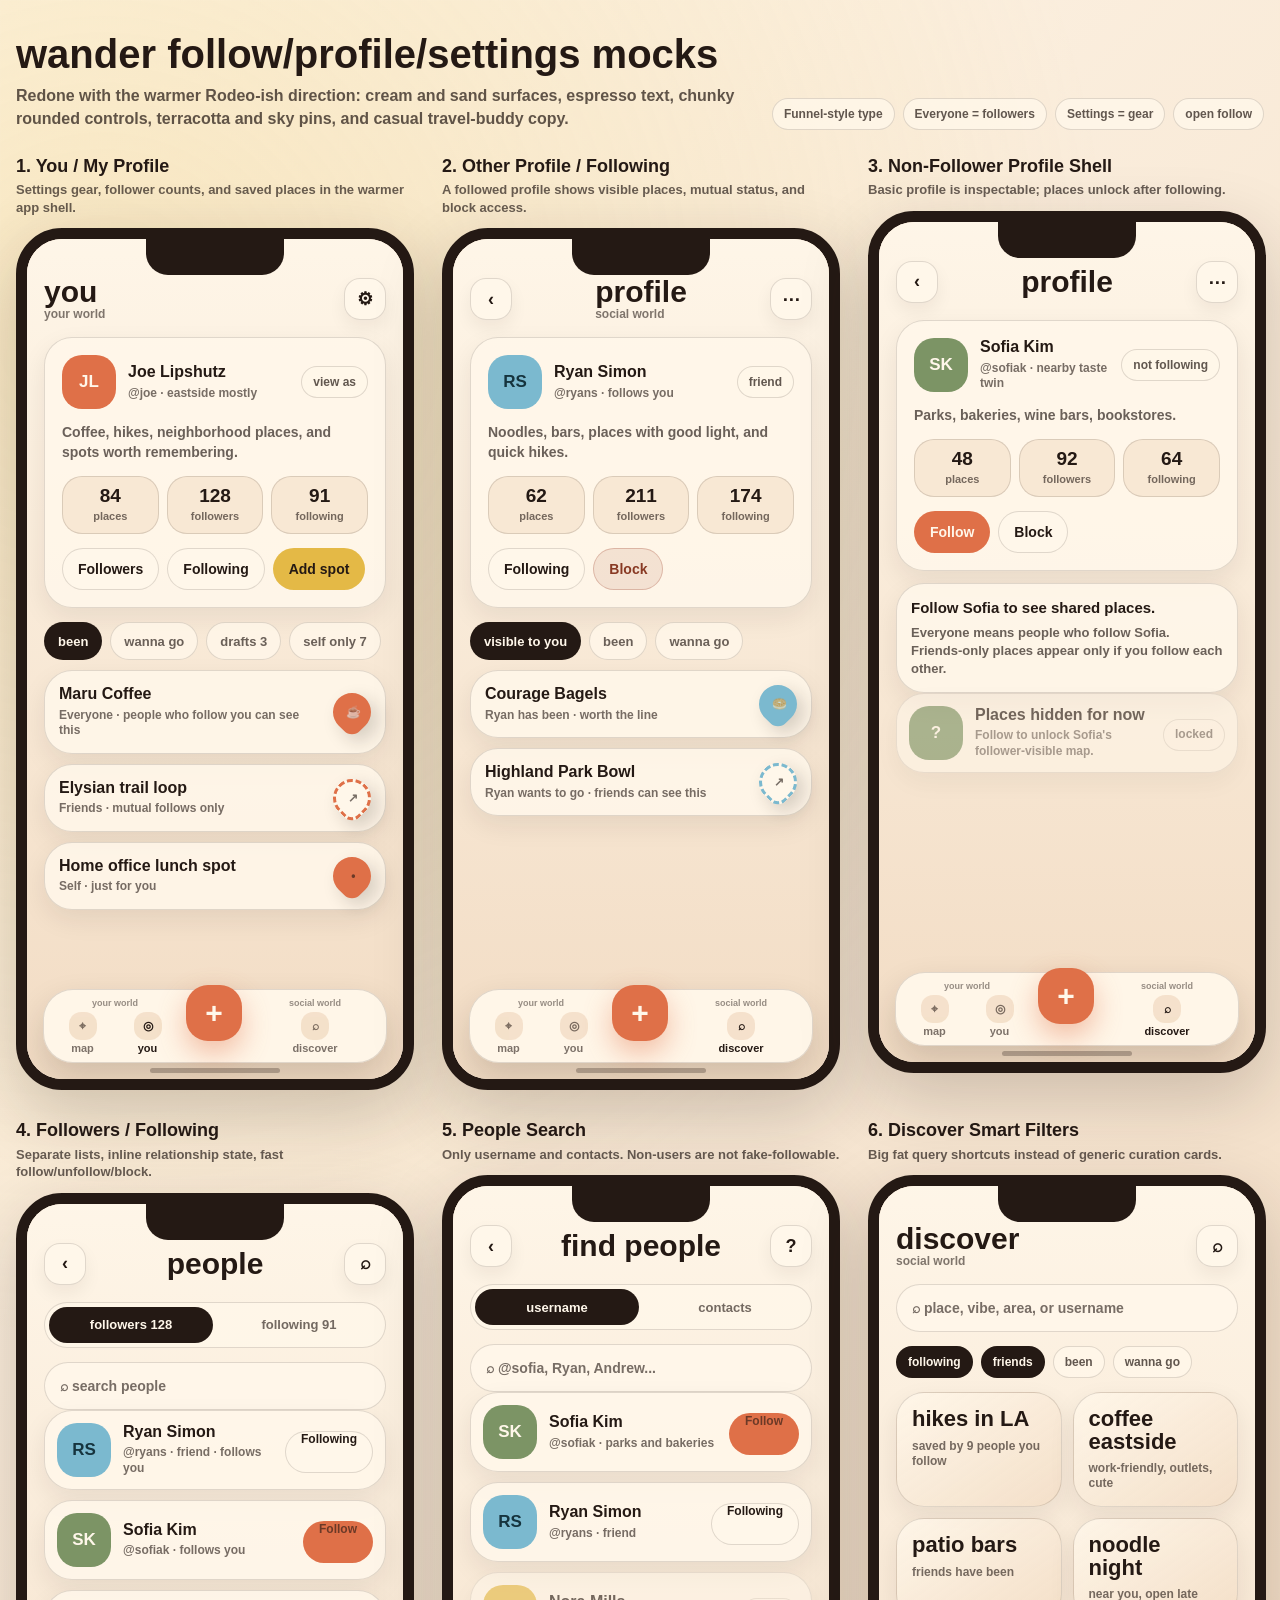
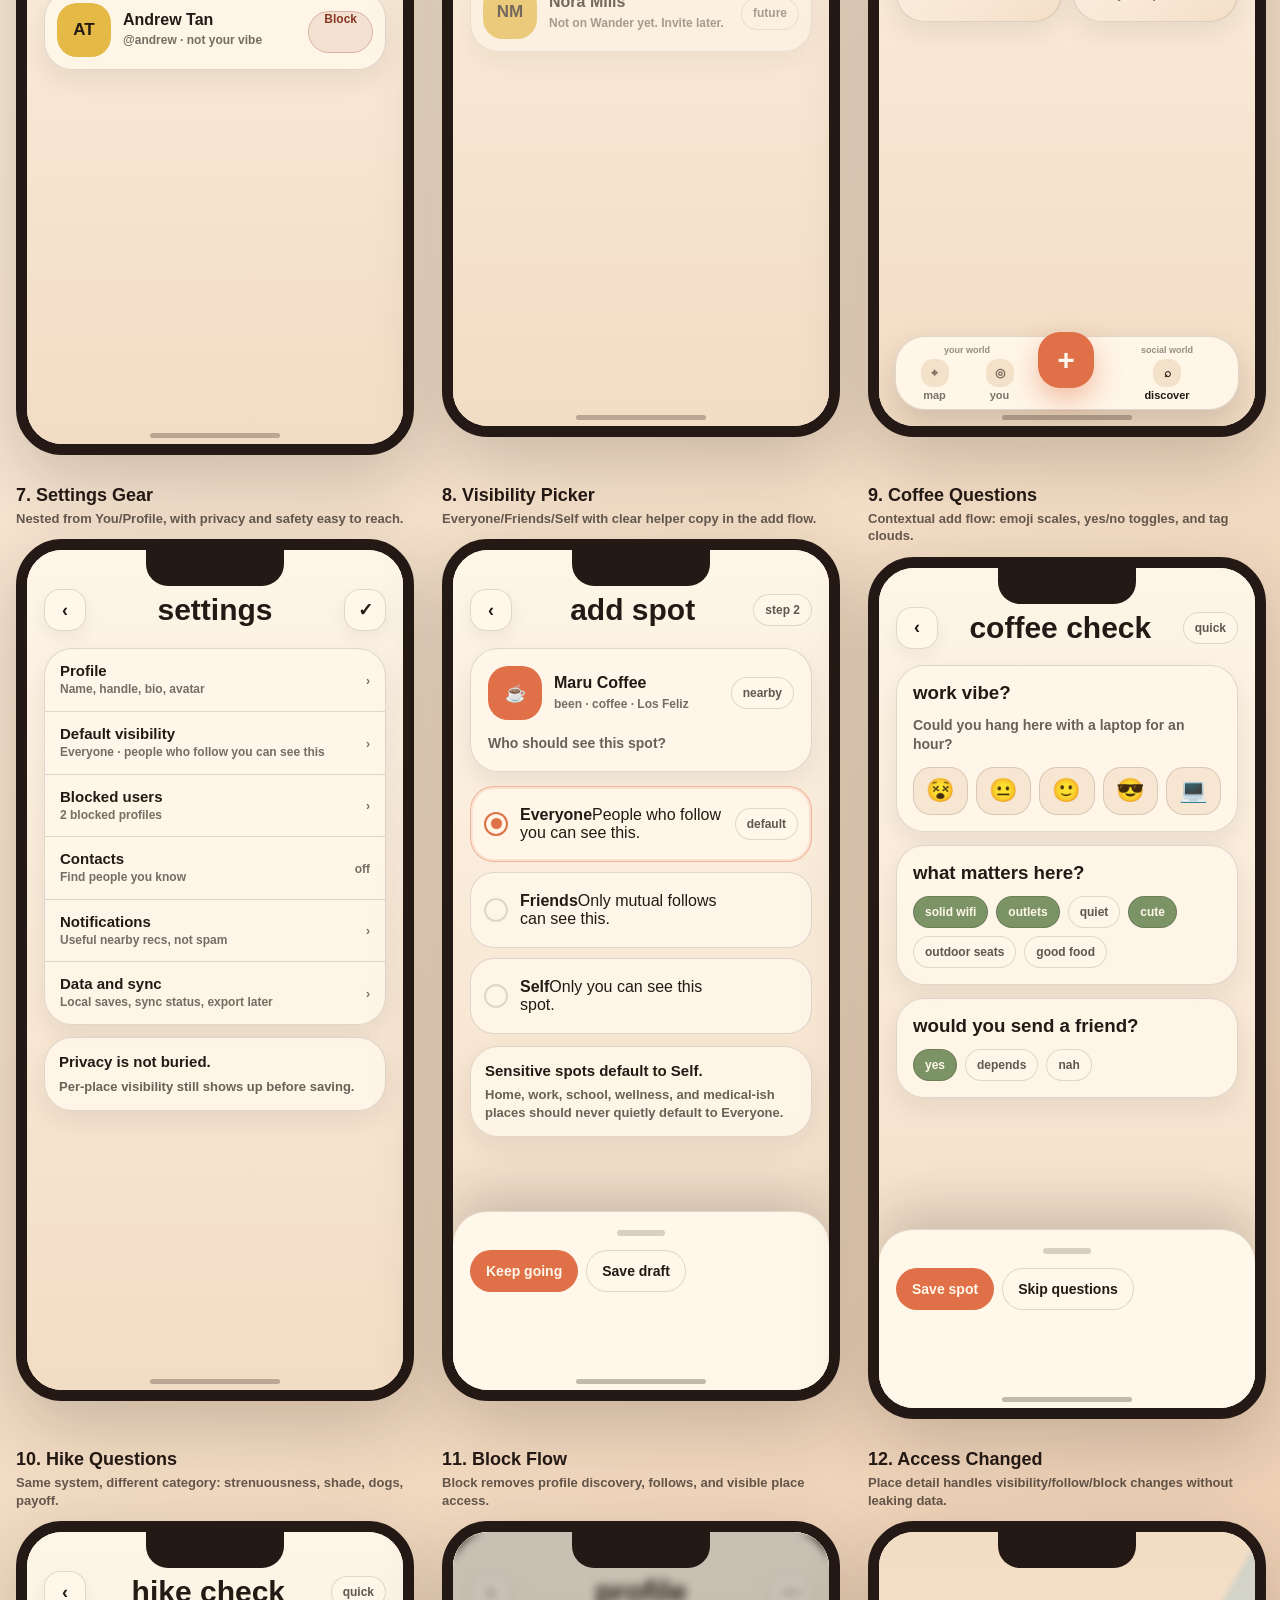
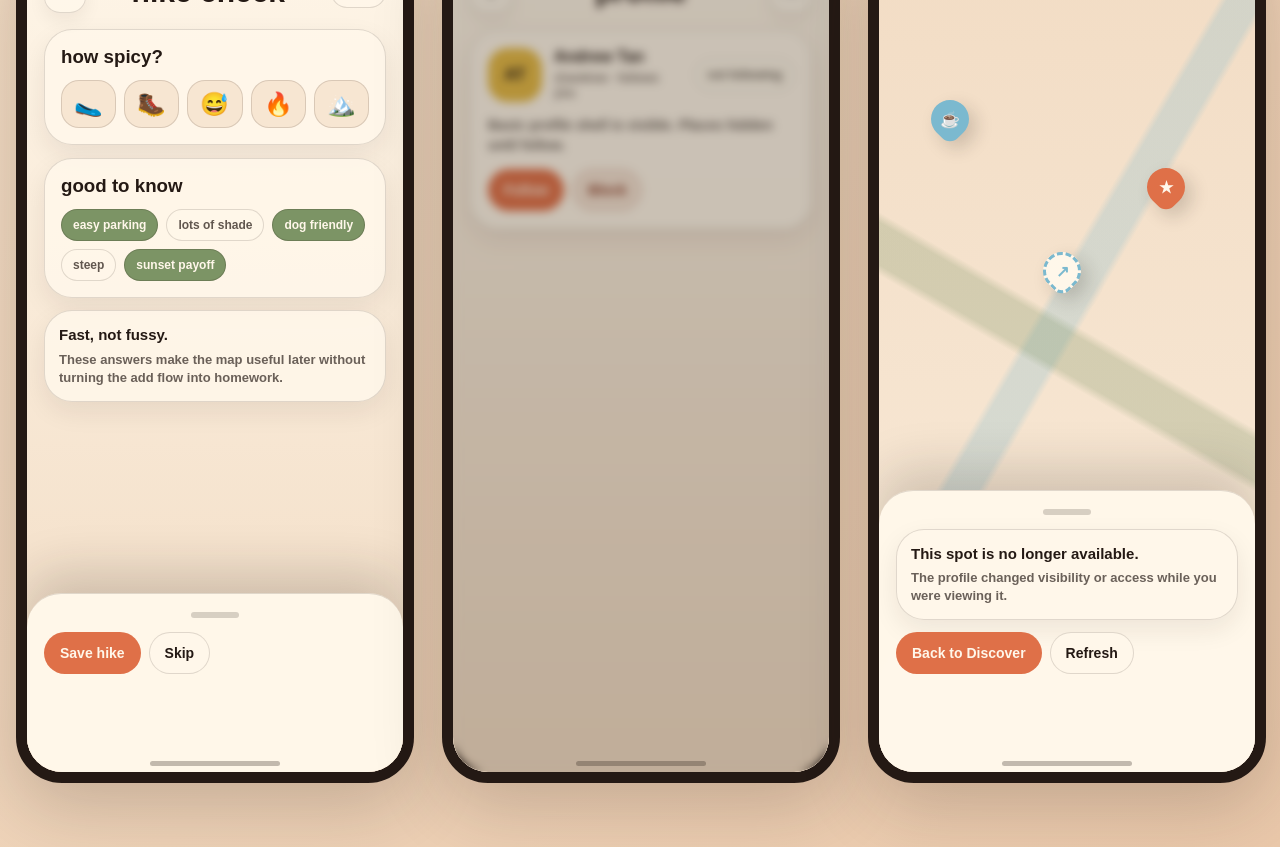
==== preview/follow-profile-settings-mocks/index.html @ 7e2c80a4 "docs: add Wander product planning" ====
<!doctype html>
<html lang="en">
<head>
  <meta http-equiv="Content-Type" content="text/html; charset=utf-8">
  <meta name="viewport" content="width=device-width, initial-scale=1">
  <title>Wander Follow/Profile/Settings Mocks</title>
  <style type="text/css">
    :root {
      --cream: #fff7ea;
      --sand: #f2dcc4;
      --clay: #a66d50;
      --terracotta: #df7048;
      --espresso: #241914;
      --sage: #7c9465;
      --mustard: #e4b946;
      --sky: #7bb9cf;
      --line: rgba(36, 25, 20, 0.14);
      --soft: rgba(255, 247, 234, 0.78);
      --shadow: 0 24px 70px rgba(36, 25, 20, 0.2);
      --font-display: "Funnel Display", "Funnel Sans", ui-rounded, "Avenir Next", -apple-system, BlinkMacSystemFont, sans-serif;
      --font-body: "Funnel Sans", ui-rounded, "Avenir Next", -apple-system, BlinkMacSystemFont, sans-serif;
      color: var(--espresso);
      background: var(--sand);
      font-family: var(--font-body);
      letter-spacing: 0;
    }

    * {
      box-sizing: border-box;
    }

    body {
      margin: 0;
      min-height: 100vh;
      background:
        radial-gradient(circle at 8% 8%, rgba(228, 185, 70, 0.24), transparent 26%),
        linear-gradient(135deg, var(--cream), var(--sand) 58%, #eac8aa);
    }

    .page {
      width: min(1500px, calc(100% - 32px));
      margin: 0 auto;
      padding: 34px 0 64px;
    }

    .hero {
      display: grid;
      grid-template-columns: 1fr auto;
      gap: 24px;
      align-items: end;
      margin-bottom: 26px;
    }

    h1,
    h2,
    h3,
    p {
      margin: 0;
    }

    h1,
    h2,
    h3,
    .brand {
      font-family: var(--font-display);
      letter-spacing: 0;
    }

    h1 {
      max-width: 800px;
      font-size: 40px;
      line-height: 1.02;
      font-weight: 800;
    }

    .hero p {
      max-width: 760px;
      margin-top: 10px;
      color: rgba(36, 25, 20, 0.72);
      font-size: 16px;
      line-height: 1.42;
      font-weight: 600;
    }

    .legend {
      display: flex;
      flex-wrap: wrap;
      gap: 8px;
      justify-content: flex-end;
    }

    .legend span,
    .pill,
    .chip,
    .tag {
      display: inline-flex;
      align-items: center;
      min-height: 32px;
      border: 1px solid var(--line);
      border-radius: 999px;
      background: rgba(255, 247, 234, 0.82);
      padding: 7px 11px;
      color: rgba(36, 25, 20, 0.72);
      font-size: 12px;
      font-weight: 800;
      white-space: nowrap;
    }

    .grid {
      display: grid;
      grid-template-columns: repeat(auto-fit, minmax(340px, 1fr));
      gap: 30px;
      align-items: start;
    }

    .mock {
      display: grid;
      justify-items: center;
      gap: 12px;
    }

    .mock-title {
      width: min(100%, 398px);
    }

    .mock-title h2 {
      font-size: 18px;
      line-height: 1.12;
      font-weight: 800;
    }

    .mock-title p {
      margin-top: 5px;
      color: rgba(36, 25, 20, 0.68);
      font-size: 13px;
      line-height: 1.35;
      font-weight: 600;
    }

    .phone {
      position: relative;
      width: 398px;
      min-height: 862px;
      overflow: hidden;
      border: 11px solid var(--espresso);
      border-radius: 46px;
      background: var(--cream);
      box-shadow: var(--shadow);
    }

    .notch {
      position: absolute;
      z-index: 10;
      top: 0;
      left: 50%;
      width: 138px;
      height: 36px;
      transform: translateX(-50%);
      border-radius: 0 0 22px 22px;
      background: var(--espresso);
    }

    .screen {
      position: relative;
      min-height: 840px;
      padding: 30px 17px 96px;
      background:
        linear-gradient(180deg, rgba(255, 247, 234, 0.94), rgba(242, 220, 196, 0.88)),
        var(--sand);
    }

    .screen.map-screen {
      padding: 0;
      background: var(--sand);
    }

    .topbar {
      display: flex;
      align-items: center;
      justify-content: space-between;
      gap: 12px;
      min-height: 48px;
      margin-top: 6px;
    }

    .brand {
      color: var(--espresso);
      font-size: 30px;
      line-height: 1;
      font-weight: 800;
    }

    .subbrand {
      color: rgba(36, 25, 20, 0.58);
      font-size: 12px;
      font-weight: 800;
    }

    .icon {
      display: grid;
      width: 42px;
      height: 42px;
      place-items: center;
      border: 1px solid var(--line);
      border-radius: 16px;
      background: rgba(255, 247, 234, 0.86);
      color: var(--espresso);
      font-size: 18px;
      font-weight: 900;
      box-shadow: 0 8px 18px rgba(36, 25, 20, 0.06);
    }

    .profile-card,
    .card,
    .row,
    .notice,
    .settings-card,
    .fat-filter,
    .question-card {
      border: 1px solid var(--line);
      border-radius: 28px;
      background: rgba(255, 247, 234, 0.86);
      box-shadow: 0 10px 26px rgba(36, 25, 20, 0.08);
    }

    .profile-card {
      display: grid;
      gap: 14px;
      margin-top: 14px;
      padding: 17px;
    }

    .profile-head {
      display: grid;
      grid-template-columns: auto 1fr auto;
      gap: 12px;
      align-items: center;
    }

    .avatar {
      display: grid;
      width: 54px;
      height: 54px;
      place-items: center;
      border-radius: 20px;
      background: var(--terracotta);
      color: var(--cream);
      font-family: var(--font-display);
      font-size: 17px;
      font-weight: 800;
    }

    .avatar.sky {
      background: var(--sky);
      color: #16343e;
    }

    .avatar.sage {
      background: var(--sage);
      color: var(--cream);
    }

    .avatar.mustard {
      background: var(--mustard);
      color: var(--espresso);
    }

    .person {
      min-width: 0;
    }

    .person strong,
    .row strong,
    .card strong {
      display: block;
      color: var(--espresso);
      font-size: 16px;
      line-height: 1.15;
      font-weight: 800;
    }

    .person span,
    .row span,
    .card span {
      display: block;
      margin-top: 4px;
      color: rgba(36, 25, 20, 0.62);
      font-size: 12px;
      line-height: 1.3;
      font-weight: 700;
    }

    .bio {
      color: rgba(36, 25, 20, 0.68);
      font-size: 14px;
      line-height: 1.38;
      font-weight: 600;
    }

    .stats {
      display: grid;
      grid-template-columns: repeat(3, 1fr);
      gap: 8px;
    }

    .stat {
      min-height: 58px;
      padding: 9px 8px;
      border: 1px solid var(--line);
      border-radius: 20px;
      background: rgba(242, 220, 196, 0.55);
      text-align: center;
    }

    .stat strong {
      display: block;
      font-family: var(--font-display);
      font-size: 19px;
      line-height: 1.04;
      font-weight: 800;
    }

    .stat span {
      color: rgba(36, 25, 20, 0.62);
      font-size: 11px;
      font-weight: 800;
    }

    .actions,
    .chips,
    .tabs {
      display: flex;
      gap: 8px;
      align-items: center;
      flex-wrap: wrap;
    }

    .button {
      display: inline-flex;
      align-items: center;
      justify-content: center;
      min-height: 42px;
      border: 1px solid transparent;
      border-radius: 999px;
      background: var(--terracotta);
      color: var(--cream);
      padding: 0 15px;
      font-size: 14px;
      font-weight: 900;
      white-space: nowrap;
    }

    .button.secondary {
      border-color: var(--line);
      background: var(--cream);
      color: var(--espresso);
    }

    .button.mustard {
      background: var(--mustard);
      color: var(--espresso);
    }

    .button.danger {
      border-color: rgba(166, 82, 59, 0.3);
      background: rgba(166, 82, 59, 0.12);
      color: #883923;
    }

    .tabs,
    .chips {
      margin: 14px 0 10px;
      overflow-x: auto;
      flex-wrap: nowrap;
      scrollbar-width: none;
    }

    .tabs::-webkit-scrollbar,
    .chips::-webkit-scrollbar {
      display: none;
    }

    .chip.active,
    .tab.active {
      border-color: rgba(36, 25, 20, 0.18);
      background: var(--espresso);
      color: var(--cream);
    }

    .tab {
      display: inline-flex;
      align-items: center;
      min-height: 38px;
      border: 1px solid var(--line);
      border-radius: 999px;
      background: rgba(255, 247, 234, 0.82);
      color: rgba(36, 25, 20, 0.68);
      padding: 0 13px;
      font-size: 13px;
      font-weight: 900;
      white-space: nowrap;
    }

    .card {
      display: grid;
      grid-template-columns: 1fr auto;
      gap: 12px;
      align-items: center;
      margin-bottom: 10px;
      padding: 14px;
    }

    .pin {
      display: grid;
      width: 38px;
      height: 38px;
      place-items: center;
      border-radius: 50% 50% 50% 11px;
      transform: rotate(-45deg);
      background: var(--sky);
      color: #17343e;
      font-weight: 900;
      box-shadow: 0 10px 18px rgba(36, 25, 20, 0.18);
    }

    .pin span {
      transform: rotate(45deg);
    }

    .pin.you {
      background: var(--terracotta);
      color: var(--cream);
    }

    .pin.dashed {
      border: 3px dashed currentColor;
      background: var(--cream);
      color: var(--sky);
    }

    .pin.dashed.you {
      color: var(--terracotta);
    }

    .row {
      display: grid;
      grid-template-columns: auto 1fr auto;
      gap: 12px;
      align-items: center;
      min-height: 72px;
      margin-bottom: 10px;
      padding: 12px;
    }

    .row.disabled {
      opacity: 0.62;
    }

    .notice {
      margin-top: 12px;
      padding: 14px;
      color: rgba(36, 25, 20, 0.68);
      font-size: 13px;
      line-height: 1.38;
      font-weight: 650;
    }

    .notice strong {
      display: block;
      margin-bottom: 5px;
      color: var(--espresso);
      font-size: 15px;
      font-weight: 900;
    }

    .search {
      display: flex;
      align-items: center;
      gap: 8px;
      min-height: 48px;
      margin-top: 14px;
      border: 1px solid var(--line);
      border-radius: 999px;
      background: rgba(255, 247, 234, 0.92);
      padding: 0 15px;
      color: rgba(36, 25, 20, 0.62);
      font-size: 14px;
      font-weight: 850;
    }

    .segmented {
      display: grid;
      grid-template-columns: repeat(2, 1fr);
      gap: 4px;
      min-height: 46px;
      margin-top: 14px;
      padding: 4px;
      border: 1px solid var(--line);
      border-radius: 999px;
      background: rgba(255, 247, 234, 0.74);
    }

    .segmented span {
      display: grid;
      place-items: center;
      border-radius: 999px;
      color: rgba(36, 25, 20, 0.64);
      font-size: 13px;
      font-weight: 900;
    }

    .segmented .active {
      background: var(--espresso);
      color: var(--cream);
    }

    .section-title {
      display: flex;
      align-items: baseline;
      justify-content: space-between;
      gap: 8px;
      margin: 18px 0 10px;
    }

    .section-title h3 {
      font-size: 17px;
      line-height: 1.15;
      font-weight: 900;
    }

    .section-title span {
      color: rgba(36, 25, 20, 0.56);
      font-size: 12px;
      font-weight: 850;
    }

    .bottom-nav {
      position: absolute;
      left: 16px;
      right: 16px;
      bottom: 16px;
      min-height: 72px;
      border: 1px solid var(--line);
      border-radius: 30px;
      background: rgba(255, 247, 234, 0.95);
      box-shadow: 0 16px 34px rgba(36, 25, 20, 0.16);
      padding: 8px;
    }

    .nav-groups {
      display: grid;
      grid-template-columns: 1fr 58px 1fr;
      gap: 8px;
      align-items: end;
    }

    .nav-group {
      display: grid;
      grid-template-columns: repeat(2, 1fr);
      gap: 4px;
      align-items: end;
    }

    .nav-group.single {
      grid-template-columns: 1fr;
    }

    .nav-label {
      grid-column: 1 / -1;
      color: rgba(36, 25, 20, 0.48);
      font-size: 9px;
      font-weight: 900;
      text-align: center;
      text-transform: lowercase;
    }

    .nav-item {
      display: grid;
      justify-items: center;
      gap: 2px;
      min-width: 0;
      color: rgba(36, 25, 20, 0.6);
      font-size: 11px;
      font-weight: 900;
    }

    .nav-item.active {
      color: var(--espresso);
    }

    .nav-icon {
      display: grid;
      width: 28px;
      height: 28px;
      place-items: center;
      border-radius: 12px;
      background: rgba(242, 220, 196, 0.8);
      font-size: 12px;
    }

    .plus {
      display: grid;
      width: 56px;
      height: 56px;
      place-items: center;
      border-radius: 22px;
      background: var(--terracotta);
      color: var(--cream);
      font-size: 30px;
      font-weight: 900;
      transform: translateY(-13px);
      box-shadow: 0 12px 28px rgba(223, 112, 72, 0.42);
    }

    .settings-card {
      overflow: hidden;
      margin-top: 14px;
    }

    .setting-row {
      display: grid;
      grid-template-columns: 1fr auto;
      gap: 10px;
      align-items: center;
      min-height: 60px;
      padding: 13px 15px;
      border-bottom: 1px solid var(--line);
    }

    .setting-row:last-child {
      border-bottom: 0;
    }

    .setting-row strong {
      display: block;
      font-size: 15px;
      font-weight: 900;
    }

    .setting-row span {
      display: block;
      margin-top: 3px;
      color: rgba(36, 25, 20, 0.62);
      font-size: 12px;
      line-height: 1.3;
      font-weight: 700;
    }

    .visibility-list {
      display: grid;
      gap: 10px;
      margin-top: 14px;
    }

    .visibility-option {
      display: grid;
      grid-template-columns: auto 1fr auto;
      gap: 12px;
      align-items: center;
      min-height: 76px;
      border: 1px solid var(--line);
      border-radius: 24px;
      background: rgba(255, 247, 234, 0.86);
      padding: 13px;
    }

    .visibility-option.active {
      border-color: rgba(223, 112, 72, 0.48);
      box-shadow: inset 0 0 0 2px rgba(223, 112, 72, 0.14);
    }

    .radio {
      display: grid;
      width: 24px;
      height: 24px;
      place-items: center;
      border: 2px solid var(--line);
      border-radius: 50%;
    }

    .visibility-option.active .radio {
      border-color: var(--terracotta);
    }

    .visibility-option.active .radio::after {
      content: "";
      width: 11px;
      height: 11px;
      border-radius: 50%;
      background: var(--terracotta);
    }

    .question-card {
      display: grid;
      gap: 12px;
      margin-top: 13px;
      padding: 16px;
    }

    .emoji-scale {
      display: grid;
      grid-template-columns: repeat(5, 1fr);
      gap: 8px;
    }

    .emoji-scale span {
      display: grid;
      min-height: 48px;
      place-items: center;
      border: 1px solid var(--line);
      border-radius: 18px;
      background: rgba(242, 220, 196, 0.62);
      font-size: 23px;
    }

    .toggle-row {
      display: flex;
      flex-wrap: wrap;
      gap: 8px;
    }

    .toggle-row span.active {
      background: var(--sage);
      color: var(--cream);
    }

    .fat-grid {
      display: grid;
      grid-template-columns: 1fr 1fr;
      gap: 11px;
      margin-top: 14px;
    }

    .fat-filter {
      min-height: 104px;
      padding: 15px;
      background:
        linear-gradient(145deg, rgba(255, 247, 234, 0.86), rgba(242, 220, 196, 0.78));
    }

    .fat-filter strong {
      display: block;
      max-width: 120px;
      color: var(--espresso);
      font-family: var(--font-display);
      font-size: 22px;
      line-height: 1.02;
      font-weight: 800;
    }

    .fat-filter span {
      display: block;
      margin-top: 8px;
      color: rgba(36, 25, 20, 0.62);
      font-size: 12px;
      line-height: 1.25;
      font-weight: 750;
    }

    .sheet {
      position: absolute;
      left: 0;
      right: 0;
      bottom: 0;
      padding: 18px 17px 98px;
      border-top: 1px solid var(--line);
      border-radius: 34px 34px 0 0;
      background: rgba(255, 247, 234, 0.98);
      box-shadow: 0 -20px 50px rgba(36, 25, 20, 0.18);
    }

    .handle {
      width: 48px;
      height: 6px;
      margin: 0 auto 14px;
      border-radius: 999px;
      background: rgba(36, 25, 20, 0.18);
    }

    .modal {
      position: absolute;
      inset: 0;
      display: grid;
      place-items: center;
      padding: 28px;
      background: rgba(36, 25, 20, 0.24);
      backdrop-filter: blur(5px);
    }

    .dialog {
      width: 100%;
      border: 1px solid var(--line);
      border-radius: 30px;
      background: var(--cream);
      padding: 19px;
      box-shadow: 0 28px 70px rgba(36, 25, 20, 0.24);
    }

    .dialog h3 {
      font-size: 25px;
      line-height: 1.05;
      font-weight: 800;
    }

    .dialog p {
      margin-top: 9px;
      color: rgba(36, 25, 20, 0.68);
      font-size: 14px;
      line-height: 1.4;
      font-weight: 650;
    }

    .map-bg {
      position: absolute;
      inset: 0;
      background:
        linear-gradient(30deg, transparent 47%, rgba(124, 148, 101, 0.28) 48%, rgba(124, 148, 101, 0.28) 52%, transparent 53%),
        linear-gradient(120deg, transparent 44%, rgba(123, 185, 207, 0.26) 45%, rgba(123, 185, 207, 0.26) 49%, transparent 50%),
        linear-gradient(0deg, rgba(255, 247, 234, 0.55), rgba(242, 220, 196, 0.84));
    }

    .map-pin {
      position: absolute;
      display: grid;
      width: 38px;
      height: 38px;
      place-items: center;
      border-radius: 50% 50% 50% 11px;
      transform: rotate(-45deg);
      background: var(--sky);
      color: #17343e;
      font-weight: 900;
      box-shadow: 0 10px 18px rgba(36, 25, 20, 0.18);
    }

    .map-pin span {
      transform: rotate(45deg);
    }

    .map-pin.one {
      left: 52px;
      top: 168px;
    }

    .map-pin.two {
      right: 70px;
      top: 236px;
      background: var(--terracotta);
      color: var(--cream);
    }

    .map-pin.three {
      left: 164px;
      top: 320px;
      border: 3px dashed var(--sky);
      background: var(--cream);
      color: var(--sky);
    }

    .home-indicator {
      position: absolute;
      left: 50%;
      bottom: 6px;
      width: 130px;
      height: 5px;
      transform: translateX(-50%);
      border-radius: 999px;
      background: rgba(36, 25, 20, 0.28);
    }

    @media (max-width: 460px) {
      .page {
        width: min(100% - 18px, 398px);
        padding-top: 22px;
      }

      .hero {
        grid-template-columns: 1fr;
      }

      .legend {
        justify-content: flex-start;
      }

      h1 {
        font-size: 32px;
      }

      .phone,
      .mock-title {
        width: 100%;
      }
    }
  </style>
</head>
<body>
  <div class="page">
    <div class="hero">
      <div>
        <h1>wander follow/profile/settings mocks</h1>
        <p>Redone with the warmer Rodeo-ish direction: cream and sand surfaces, espresso text, chunky rounded controls, terracotta and sky pins, and casual travel-buddy copy.</p>
      </div>
      <div class="legend">
        <span>Funnel-style type</span>
        <span>Everyone = followers</span>
        <span>Settings = gear</span>
        <span>open follow</span>
      </div>
    </div>

    <div class="grid">
      <div class="mock">
        <div class="mock-title">
          <h2>1. You / My Profile</h2>
          <p>Settings gear, follower counts, and saved places in the warmer app shell.</p>
        </div>
        <div class="phone">
          <div class="notch"></div>
          <div class="screen">
            <div class="topbar">
              <div>
                <div class="brand">you</div>
                <div class="subbrand">your world</div>
              </div>
              <div class="icon">⚙</div>
            </div>

            <div class="profile-card">
              <div class="profile-head">
                <div class="avatar">JL</div>
                <div class="person">
                  <strong>Joe Lipshutz</strong>
                  <span>@joe · eastside mostly</span>
                </div>
                <span class="pill">view as</span>
              </div>
              <p class="bio">Coffee, hikes, neighborhood places, and spots worth remembering.</p>
              <div class="stats">
                <div class="stat"><strong>84</strong><span>places</span></div>
                <div class="stat"><strong>128</strong><span>followers</span></div>
                <div class="stat"><strong>91</strong><span>following</span></div>
              </div>
              <div class="actions">
                <span class="button secondary">Followers</span>
                <span class="button secondary">Following</span>
                <span class="button mustard">Add spot</span>
              </div>
            </div>

            <div class="tabs">
              <span class="tab active">been</span>
              <span class="tab">wanna go</span>
              <span class="tab">drafts 3</span>
              <span class="tab">self only 7</span>
            </div>

            <div class="card">
              <div>
                <strong>Maru Coffee</strong>
                <span>Everyone · people who follow you can see this</span>
              </div>
              <div class="pin you"><span>☕</span></div>
            </div>
            <div class="card">
              <div>
                <strong>Elysian trail loop</strong>
                <span>Friends · mutual follows only</span>
              </div>
              <div class="pin dashed you"><span>↗</span></div>
            </div>
            <div class="card">
              <div>
                <strong>Home office lunch spot</strong>
                <span>Self · just for you</span>
              </div>
              <div class="pin you"><span>•</span></div>
            </div>
          </div>
          <div class="bottom-nav">
            <div class="nav-groups">
              <div class="nav-group">
                <div class="nav-label">your world</div>
                <div class="nav-item"><span class="nav-icon">⌖</span><span>map</span></div>
                <div class="nav-item active"><span class="nav-icon">◎</span><span>you</span></div>
              </div>
              <div class="plus">+</div>
              <div class="nav-group single">
                <div class="nav-label">social world</div>
                <div class="nav-item"><span class="nav-icon">⌕</span><span>discover</span></div>
              </div>
            </div>
          </div>
          <div class="home-indicator"></div>
        </div>
      </div>

      <div class="mock">
        <div class="mock-title">
          <h2>2. Other Profile / Following</h2>
          <p>A followed profile shows visible places, mutual status, and block access.</p>
        </div>
        <div class="phone">
          <div class="notch"></div>
          <div class="screen">
            <div class="topbar">
              <div class="icon">‹</div>
              <div>
                <div class="brand">profile</div>
                <div class="subbrand">social world</div>
              </div>
              <div class="icon">⋯</div>
            </div>

            <div class="profile-card">
              <div class="profile-head">
                <div class="avatar sky">RS</div>
                <div class="person">
                  <strong>Ryan Simon</strong>
                  <span>@ryans · follows you</span>
                </div>
                <span class="pill">friend</span>
              </div>
              <p class="bio">Noodles, bars, places with good light, and quick hikes.</p>
              <div class="stats">
                <div class="stat"><strong>62</strong><span>places</span></div>
                <div class="stat"><strong>211</strong><span>followers</span></div>
                <div class="stat"><strong>174</strong><span>following</span></div>
              </div>
              <div class="actions">
                <span class="button secondary">Following</span>
                <span class="button danger">Block</span>
              </div>
            </div>

            <div class="tabs">
              <span class="tab active">visible to you</span>
              <span class="tab">been</span>
              <span class="tab">wanna go</span>
            </div>

            <div class="card">
              <div>
                <strong>Courage Bagels</strong>
                <span>Ryan has been · worth the line</span>
              </div>
              <div class="pin"><span>🥯</span></div>
            </div>
            <div class="card">
              <div>
                <strong>Highland Park Bowl</strong>
                <span>Ryan wants to go · friends can see this</span>
              </div>
              <div class="pin dashed"><span>↗</span></div>
            </div>
          </div>
          <div class="bottom-nav">
            <div class="nav-groups">
              <div class="nav-group">
                <div class="nav-label">your world</div>
                <div class="nav-item"><span class="nav-icon">⌖</span><span>map</span></div>
                <div class="nav-item"><span class="nav-icon">◎</span><span>you</span></div>
              </div>
              <div class="plus">+</div>
              <div class="nav-group single">
                <div class="nav-label">social world</div>
                <div class="nav-item active"><span class="nav-icon">⌕</span><span>discover</span></div>
              </div>
            </div>
          </div>
          <div class="home-indicator"></div>
        </div>
      </div>

      <div class="mock">
        <div class="mock-title">
          <h2>3. Non-Follower Profile Shell</h2>
          <p>Basic profile is inspectable; places unlock after following.</p>
        </div>
        <div class="phone">
          <div class="notch"></div>
          <div class="screen">
            <div class="topbar">
              <div class="icon">‹</div>
              <div class="brand">profile</div>
              <div class="icon">⋯</div>
            </div>

            <div class="profile-card">
              <div class="profile-head">
                <div class="avatar sage">SK</div>
                <div class="person">
                  <strong>Sofia Kim</strong>
                  <span>@sofiak · nearby taste twin</span>
                </div>
                <span class="pill">not following</span>
              </div>
              <p class="bio">Parks, bakeries, wine bars, bookstores.</p>
              <div class="stats">
                <div class="stat"><strong>48</strong><span>places</span></div>
                <div class="stat"><strong>92</strong><span>followers</span></div>
                <div class="stat"><strong>64</strong><span>following</span></div>
              </div>
              <div class="actions">
                <span class="button">Follow</span>
                <span class="button secondary">Block</span>
              </div>
            </div>

            <div class="notice">
              <strong>Follow Sofia to see shared places.</strong>
              Everyone means people who follow Sofia. Friends-only places appear only if you follow each other.
            </div>

            <div class="row disabled">
              <div class="avatar sage">?</div>
              <div>
                <strong>Places hidden for now</strong>
                <span>Follow to unlock Sofia's follower-visible map.</span>
              </div>
              <span class="pill">locked</span>
            </div>
          </div>
          <div class="bottom-nav">
            <div class="nav-groups">
              <div class="nav-group">
                <div class="nav-label">your world</div>
                <div class="nav-item"><span class="nav-icon">⌖</span><span>map</span></div>
                <div class="nav-item"><span class="nav-icon">◎</span><span>you</span></div>
              </div>
              <div class="plus">+</div>
              <div class="nav-group single">
                <div class="nav-label">social world</div>
                <div class="nav-item active"><span class="nav-icon">⌕</span><span>discover</span></div>
              </div>
            </div>
          </div>
          <div class="home-indicator"></div>
        </div>
      </div>

      <div class="mock">
        <div class="mock-title">
          <h2>4. Followers / Following</h2>
          <p>Separate lists, inline relationship state, fast follow/unfollow/block.</p>
        </div>
        <div class="phone">
          <div class="notch"></div>
          <div class="screen">
            <div class="topbar">
              <div class="icon">‹</div>
              <div class="brand">people</div>
              <div class="icon">⌕</div>
            </div>

            <div class="segmented">
              <span class="active">followers 128</span>
              <span>following 91</span>
            </div>
            <div class="search">⌕ search people</div>

            <div class="row">
              <div class="avatar sky">RS</div>
              <div>
                <strong>Ryan Simon</strong>
                <span>@ryans · friend · follows you</span>
              </div>
              <span class="button secondary">Following</span>
            </div>
            <div class="row">
              <div class="avatar sage">SK</div>
              <div>
                <strong>Sofia Kim</strong>
                <span>@sofiak · follows you</span>
              </div>
              <span class="button">Follow</span>
            </div>
            <div class="row">
              <div class="avatar mustard">AT</div>
              <div>
                <strong>Andrew Tan</strong>
                <span>@andrew · not your vibe</span>
              </div>
              <span class="button danger">Block</span>
            </div>
          </div>
          <div class="home-indicator"></div>
        </div>
      </div>

      <div class="mock">
        <div class="mock-title">
          <h2>5. People Search</h2>
          <p>Only username and contacts. Non-users are not fake-followable.</p>
        </div>
        <div class="phone">
          <div class="notch"></div>
          <div class="screen">
            <div class="topbar">
              <div class="icon">‹</div>
              <div class="brand">find people</div>
              <div class="icon">?</div>
            </div>

            <div class="segmented">
              <span class="active">username</span>
              <span>contacts</span>
            </div>
            <div class="search">⌕ @sofia, Ryan, Andrew...</div>

            <div class="row">
              <div class="avatar sage">SK</div>
              <div>
                <strong>Sofia Kim</strong>
                <span>@sofiak · parks and bakeries</span>
              </div>
              <span class="button">Follow</span>
            </div>
            <div class="row">
              <div class="avatar sky">RS</div>
              <div>
                <strong>Ryan Simon</strong>
                <span>@ryans · friend</span>
              </div>
              <span class="button secondary">Following</span>
            </div>
            <div class="row disabled">
              <div class="avatar mustard">NM</div>
              <div>
                <strong>Nora Mills</strong>
                <span>Not on Wander yet. Invite later.</span>
              </div>
              <span class="pill">future</span>
            </div>
          </div>
          <div class="home-indicator"></div>
        </div>
      </div>

      <div class="mock">
        <div class="mock-title">
          <h2>6. Discover Smart Filters</h2>
          <p>Big fat query shortcuts instead of generic curation cards.</p>
        </div>
        <div class="phone">
          <div class="notch"></div>
          <div class="screen">
            <div class="topbar">
              <div>
                <div class="brand">discover</div>
                <div class="subbrand">social world</div>
              </div>
              <div class="icon">⌕</div>
            </div>
            <div class="search">⌕ place, vibe, area, or username</div>
            <div class="chips">
              <span class="chip active">following</span>
              <span class="chip active">friends</span>
              <span class="chip">been</span>
              <span class="chip">wanna go</span>
            </div>
            <div class="fat-grid">
              <div class="fat-filter"><strong>hikes in LA</strong><span>saved by 9 people you follow</span></div>
              <div class="fat-filter"><strong>coffee eastside</strong><span>work-friendly, outlets, cute</span></div>
              <div class="fat-filter"><strong>patio bars</strong><span>friends have been</span></div>
              <div class="fat-filter"><strong>noodle night</strong><span>near you, open late</span></div>
            </div>
          </div>
          <div class="bottom-nav">
            <div class="nav-groups">
              <div class="nav-group">
                <div class="nav-label">your world</div>
                <div class="nav-item"><span class="nav-icon">⌖</span><span>map</span></div>
                <div class="nav-item"><span class="nav-icon">◎</span><span>you</span></div>
              </div>
              <div class="plus">+</div>
              <div class="nav-group single">
                <div class="nav-label">social world</div>
                <div class="nav-item active"><span class="nav-icon">⌕</span><span>discover</span></div>
              </div>
            </div>
          </div>
          <div class="home-indicator"></div>
        </div>
      </div>

      <div class="mock">
        <div class="mock-title">
          <h2>7. Settings Gear</h2>
          <p>Nested from You/Profile, with privacy and safety easy to reach.</p>
        </div>
        <div class="phone">
          <div class="notch"></div>
          <div class="screen">
            <div class="topbar">
              <div class="icon">‹</div>
              <div class="brand">settings</div>
              <div class="icon">✓</div>
            </div>
            <div class="settings-card">
              <div class="setting-row"><div><strong>Profile</strong><span>Name, handle, bio, avatar</span></div><span>›</span></div>
              <div class="setting-row"><div><strong>Default visibility</strong><span>Everyone · people who follow you can see this</span></div><span>›</span></div>
              <div class="setting-row"><div><strong>Blocked users</strong><span>2 blocked profiles</span></div><span>›</span></div>
              <div class="setting-row"><div><strong>Contacts</strong><span>Find people you know</span></div><span>off</span></div>
              <div class="setting-row"><div><strong>Notifications</strong><span>Useful nearby recs, not spam</span></div><span>›</span></div>
              <div class="setting-row"><div><strong>Data and sync</strong><span>Local saves, sync status, export later</span></div><span>›</span></div>
            </div>
            <div class="notice"><strong>Privacy is not buried.</strong> Per-place visibility still shows up before saving.</div>
          </div>
          <div class="home-indicator"></div>
        </div>
      </div>

      <div class="mock">
        <div class="mock-title">
          <h2>8. Visibility Picker</h2>
          <p>Everyone/Friends/Self with clear helper copy in the add flow.</p>
        </div>
        <div class="phone">
          <div class="notch"></div>
          <div class="screen">
            <div class="topbar">
              <div class="icon">‹</div>
              <div class="brand">add spot</div>
              <span class="pill">step 2</span>
            </div>

            <div class="profile-card">
              <div class="profile-head">
                <div class="avatar">☕</div>
                <div class="person">
                  <strong>Maru Coffee</strong>
                  <span>been · coffee · Los Feliz</span>
                </div>
                <span class="pill">nearby</span>
              </div>
              <p class="bio">Who should see this spot?</p>
            </div>

            <div class="visibility-list">
              <div class="visibility-option active">
                <div class="radio"></div>
                <div><strong>Everyone</strong><span>People who follow you can see this.</span></div>
                <span class="pill">default</span>
              </div>
              <div class="visibility-option">
                <div class="radio"></div>
                <div><strong>Friends</strong><span>Only mutual follows can see this.</span></div>
                <span class="pill" style="visibility:hidden;">none</span>
              </div>
              <div class="visibility-option">
                <div class="radio"></div>
                <div><strong>Self</strong><span>Only you can see this spot.</span></div>
                <span class="pill" style="visibility:hidden;">none</span>
              </div>
            </div>

            <div class="notice"><strong>Sensitive spots default to Self.</strong> Home, work, school, wellness, and medical-ish places should never quietly default to Everyone.</div>
          </div>
          <div class="sheet">
            <div class="handle"></div>
            <div class="actions">
              <span class="button">Keep going</span>
              <span class="button secondary">Save draft</span>
            </div>
          </div>
          <div class="home-indicator"></div>
        </div>
      </div>

      <div class="mock">
        <div class="mock-title">
          <h2>9. Coffee Questions</h2>
          <p>Contextual add flow: emoji scales, yes/no toggles, and tag clouds.</p>
        </div>
        <div class="phone">
          <div class="notch"></div>
          <div class="screen">
            <div class="topbar">
              <div class="icon">‹</div>
              <div class="brand">coffee check</div>
              <span class="pill">quick</span>
            </div>

            <div class="question-card">
              <h3>work vibe?</h3>
              <p class="bio">Could you hang here with a laptop for an hour?</p>
              <div class="emoji-scale">
                <span>😵</span><span>😐</span><span>🙂</span><span>😎</span><span>💻</span>
              </div>
            </div>

            <div class="question-card">
              <h3>what matters here?</h3>
              <div class="toggle-row">
                <span class="chip active">solid wifi</span>
                <span class="chip active">outlets</span>
                <span class="chip">quiet</span>
                <span class="chip active">cute</span>
                <span class="chip">outdoor seats</span>
                <span class="chip">good food</span>
              </div>
            </div>

            <div class="question-card">
              <h3>would you send a friend?</h3>
              <div class="toggle-row">
                <span class="chip active">yes</span>
                <span class="chip">depends</span>
                <span class="chip">nah</span>
              </div>
            </div>
          </div>
          <div class="sheet">
            <div class="handle"></div>
            <div class="actions">
              <span class="button">Save spot</span>
              <span class="button secondary">Skip questions</span>
            </div>
          </div>
          <div class="home-indicator"></div>
        </div>
      </div>

      <div class="mock">
        <div class="mock-title">
          <h2>10. Hike Questions</h2>
          <p>Same system, different category: strenuousness, shade, dogs, payoff.</p>
        </div>
        <div class="phone">
          <div class="notch"></div>
          <div class="screen">
            <div class="topbar">
              <div class="icon">‹</div>
              <div class="brand">hike check</div>
              <span class="pill">quick</span>
            </div>

            <div class="question-card">
              <h3>how spicy?</h3>
              <div class="emoji-scale">
                <span>🥿</span><span>🥾</span><span>😅</span><span>🔥</span><span>🏔️</span>
              </div>
            </div>

            <div class="question-card">
              <h3>good to know</h3>
              <div class="toggle-row">
                <span class="chip active">easy parking</span>
                <span class="chip">lots of shade</span>
                <span class="chip active">dog friendly</span>
                <span class="chip">steep</span>
                <span class="chip active">sunset payoff</span>
              </div>
            </div>

            <div class="notice"><strong>Fast, not fussy.</strong> These answers make the map useful later without turning the add flow into homework.</div>
          </div>
          <div class="sheet">
            <div class="handle"></div>
            <div class="actions">
              <span class="button">Save hike</span>
              <span class="button secondary">Skip</span>
            </div>
          </div>
          <div class="home-indicator"></div>
        </div>
      </div>

      <div class="mock">
        <div class="mock-title">
          <h2>11. Block Flow</h2>
          <p>Block removes profile discovery, follows, and visible place access.</p>
        </div>
        <div class="phone">
          <div class="notch"></div>
          <div class="screen">
            <div class="topbar">
              <div class="icon">‹</div>
              <div class="brand">profile</div>
              <div class="icon">⋯</div>
            </div>
            <div class="profile-card">
              <div class="profile-head">
                <div class="avatar mustard">AT</div>
                <div class="person">
                  <strong>Andrew Tan</strong>
                  <span>@andrew · follows you</span>
                </div>
                <span class="pill">not following</span>
              </div>
              <p class="bio">Basic profile shell is visible. Places hidden until follow.</p>
              <div class="actions">
                <span class="button">Follow</span>
                <span class="button danger">Block</span>
              </div>
            </div>
          </div>
          <div class="modal">
            <div class="dialog">
              <h3>Block Andrew?</h3>
              <p>Andrew will not be able to find your profile, follow you, or see your visible places. Existing follows between you are removed.</p>
              <div class="actions" style="margin-top: 14px;">
                <span class="button danger">Block</span>
                <span class="button secondary">Cancel</span>
              </div>
            </div>
          </div>
          <div class="home-indicator"></div>
        </div>
      </div>

      <div class="mock">
        <div class="mock-title">
          <h2>12. Access Changed</h2>
          <p>Place detail handles visibility/follow/block changes without leaking data.</p>
        </div>
        <div class="phone">
          <div class="notch"></div>
          <div class="screen map-screen">
            <div class="map-bg"></div>
            <div class="map-pin one"><span>☕</span></div>
            <div class="map-pin two"><span>★</span></div>
            <div class="map-pin three"><span>↗</span></div>
          </div>
          <div class="sheet">
            <div class="handle"></div>
            <div class="notice" style="margin-top:0;">
              <strong>This spot is no longer available.</strong>
              The profile changed visibility or access while you were viewing it.
            </div>
            <div class="actions" style="margin-top:12px;">
              <span class="button">Back to Discover</span>
              <span class="button secondary">Refresh</span>
            </div>
          </div>
          <div class="home-indicator"></div>
        </div>
      </div>
    </div>
  </div>
</body>
</html>
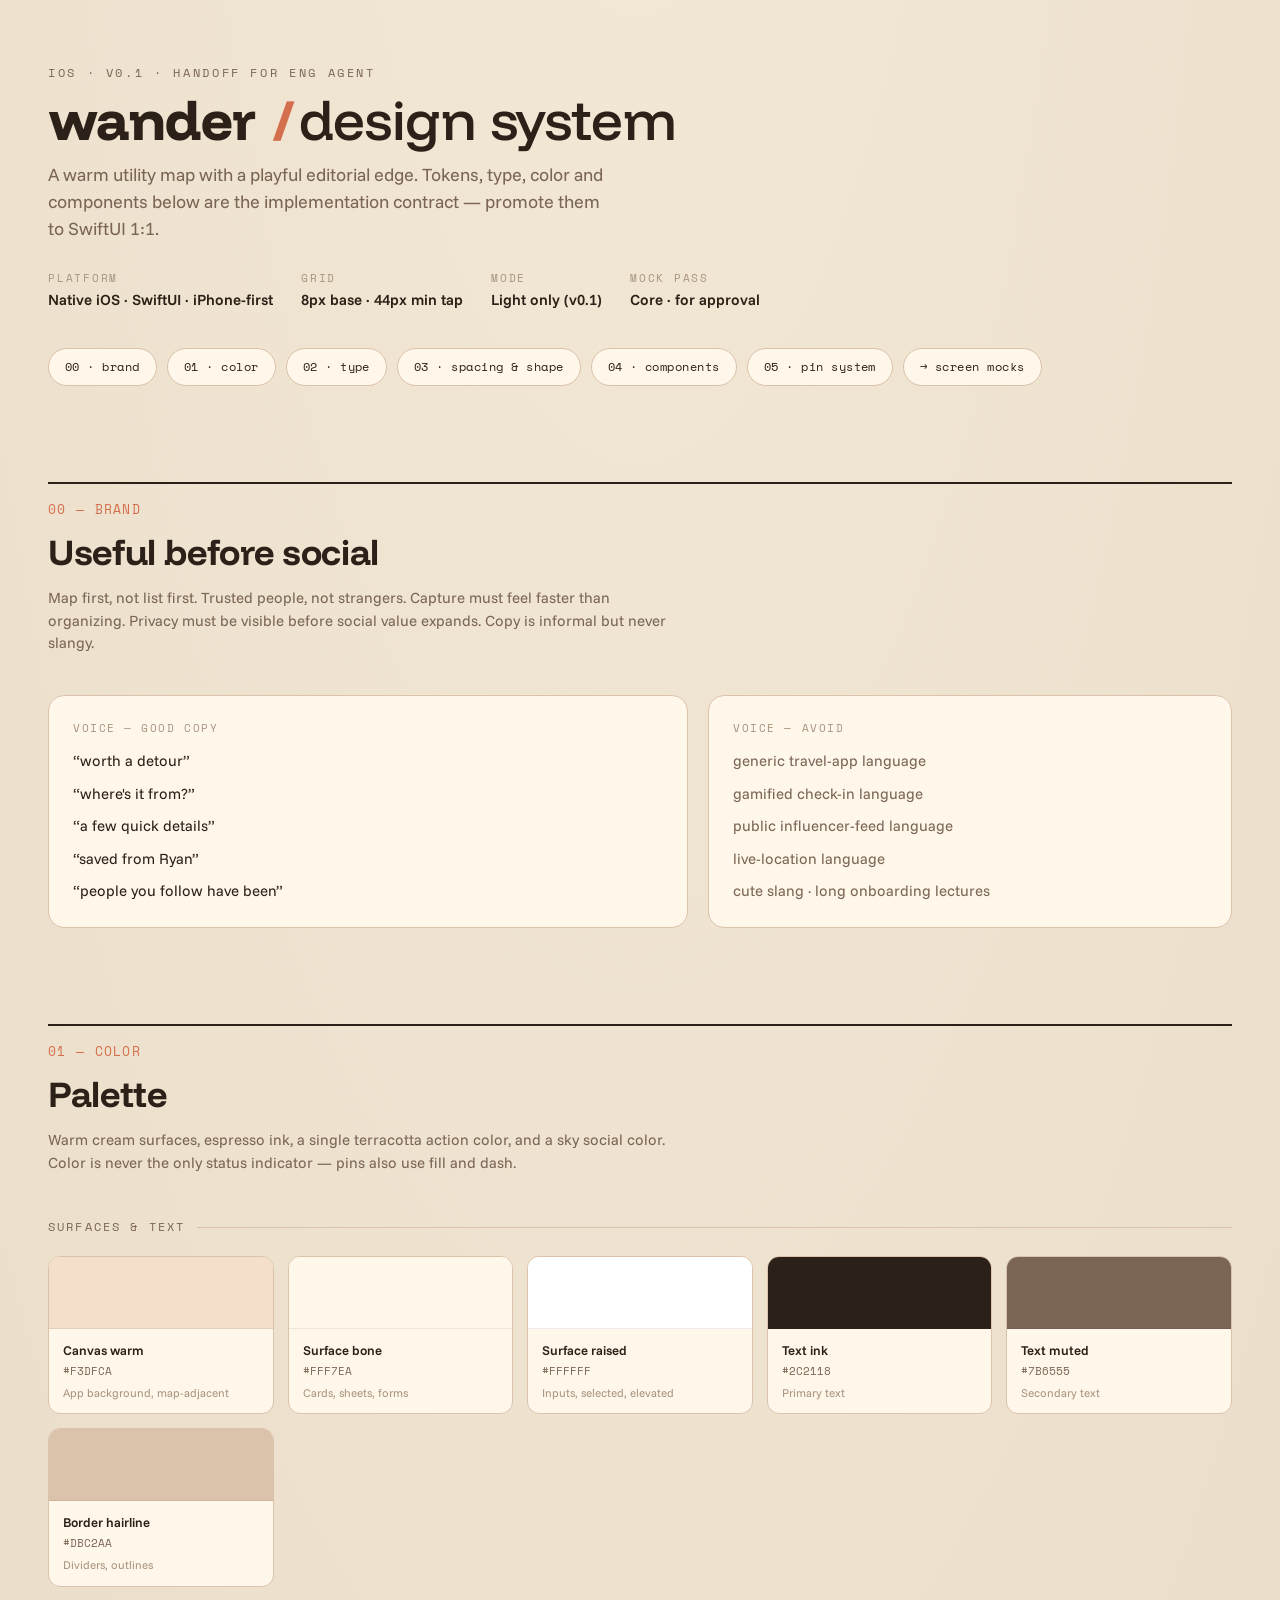
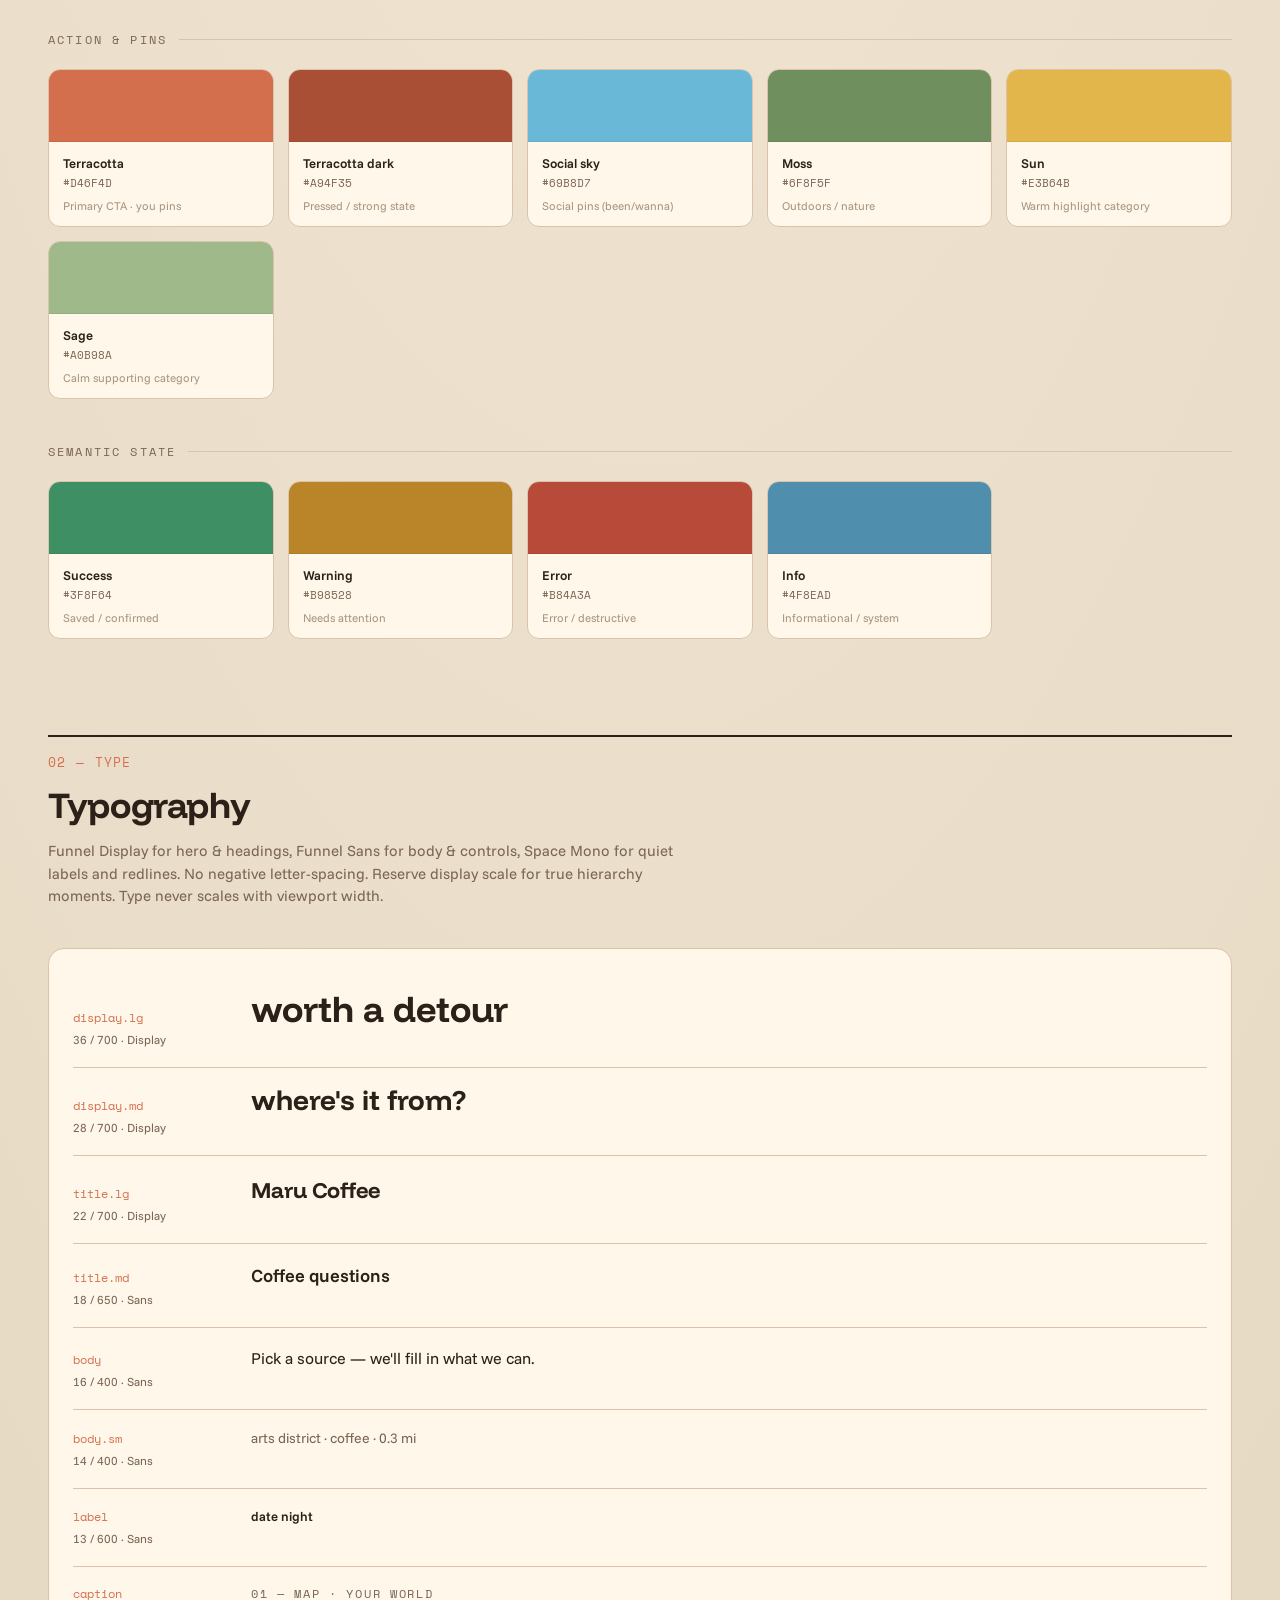
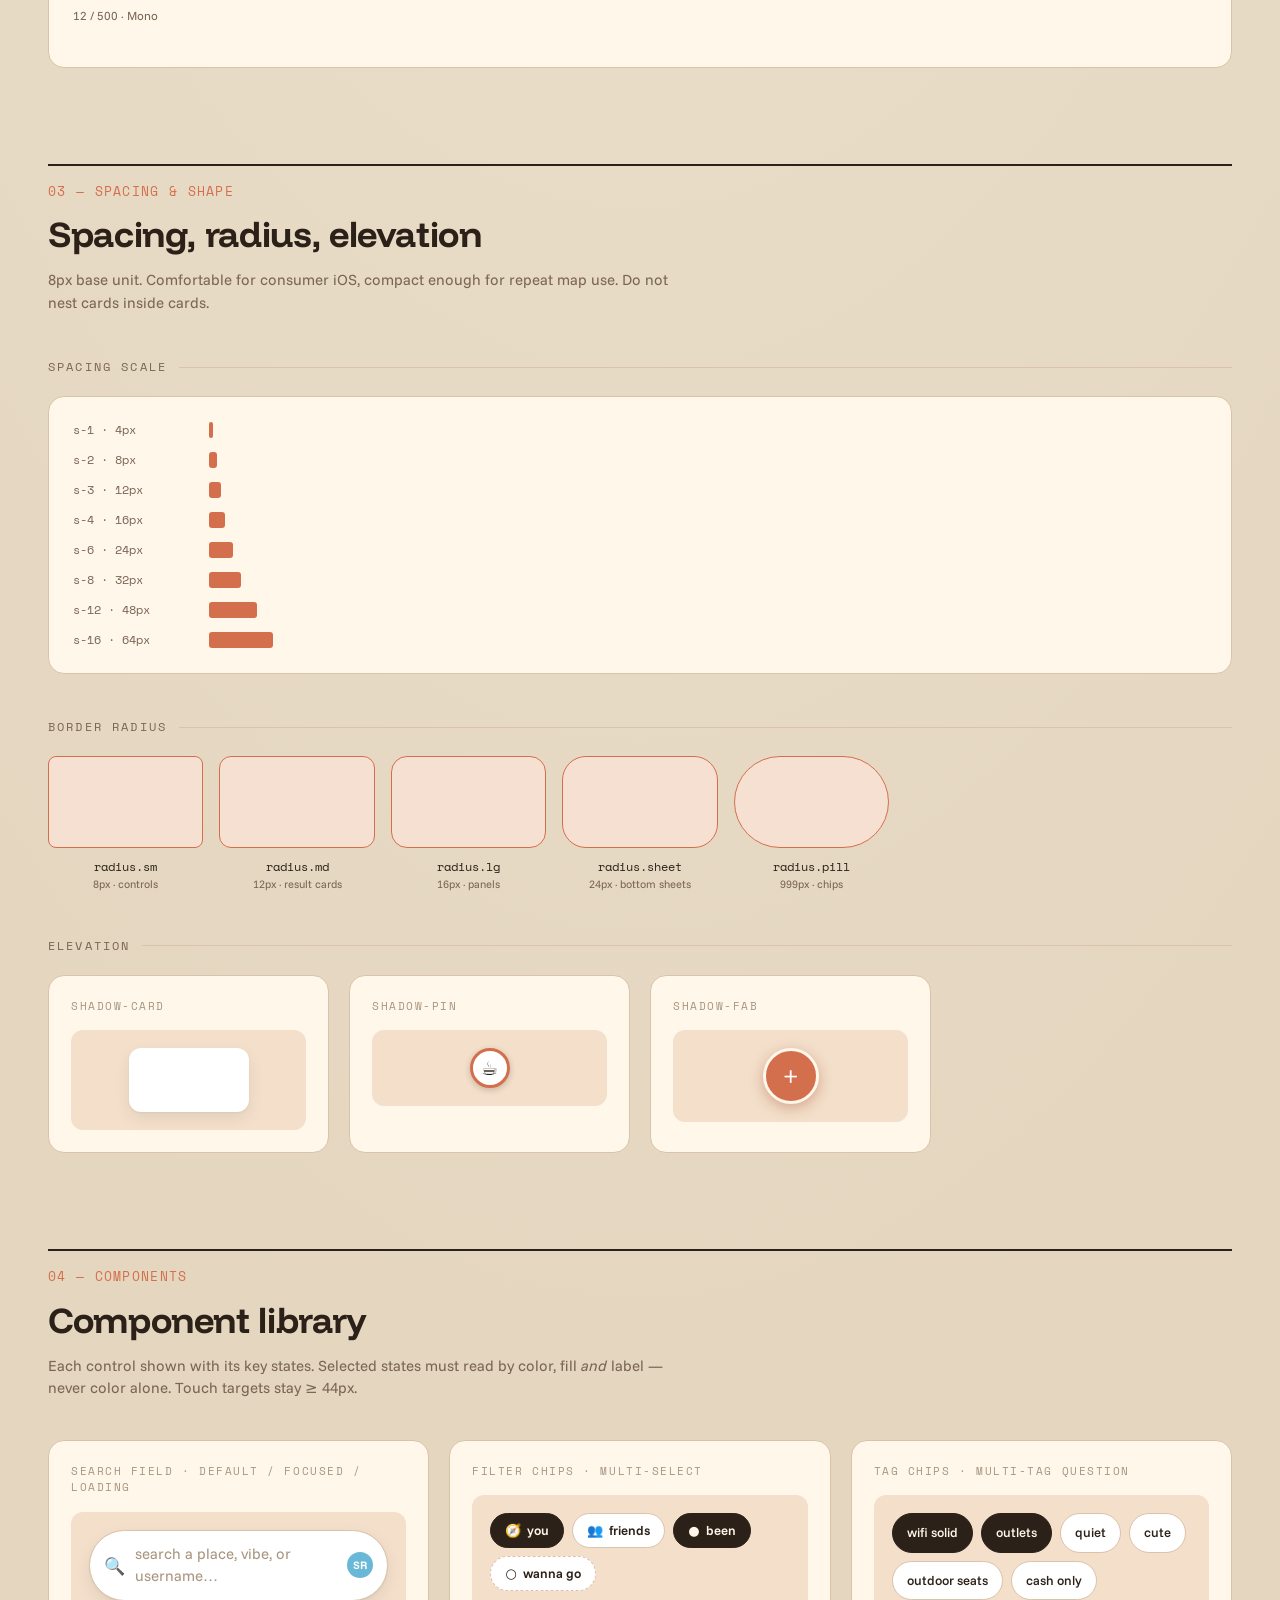
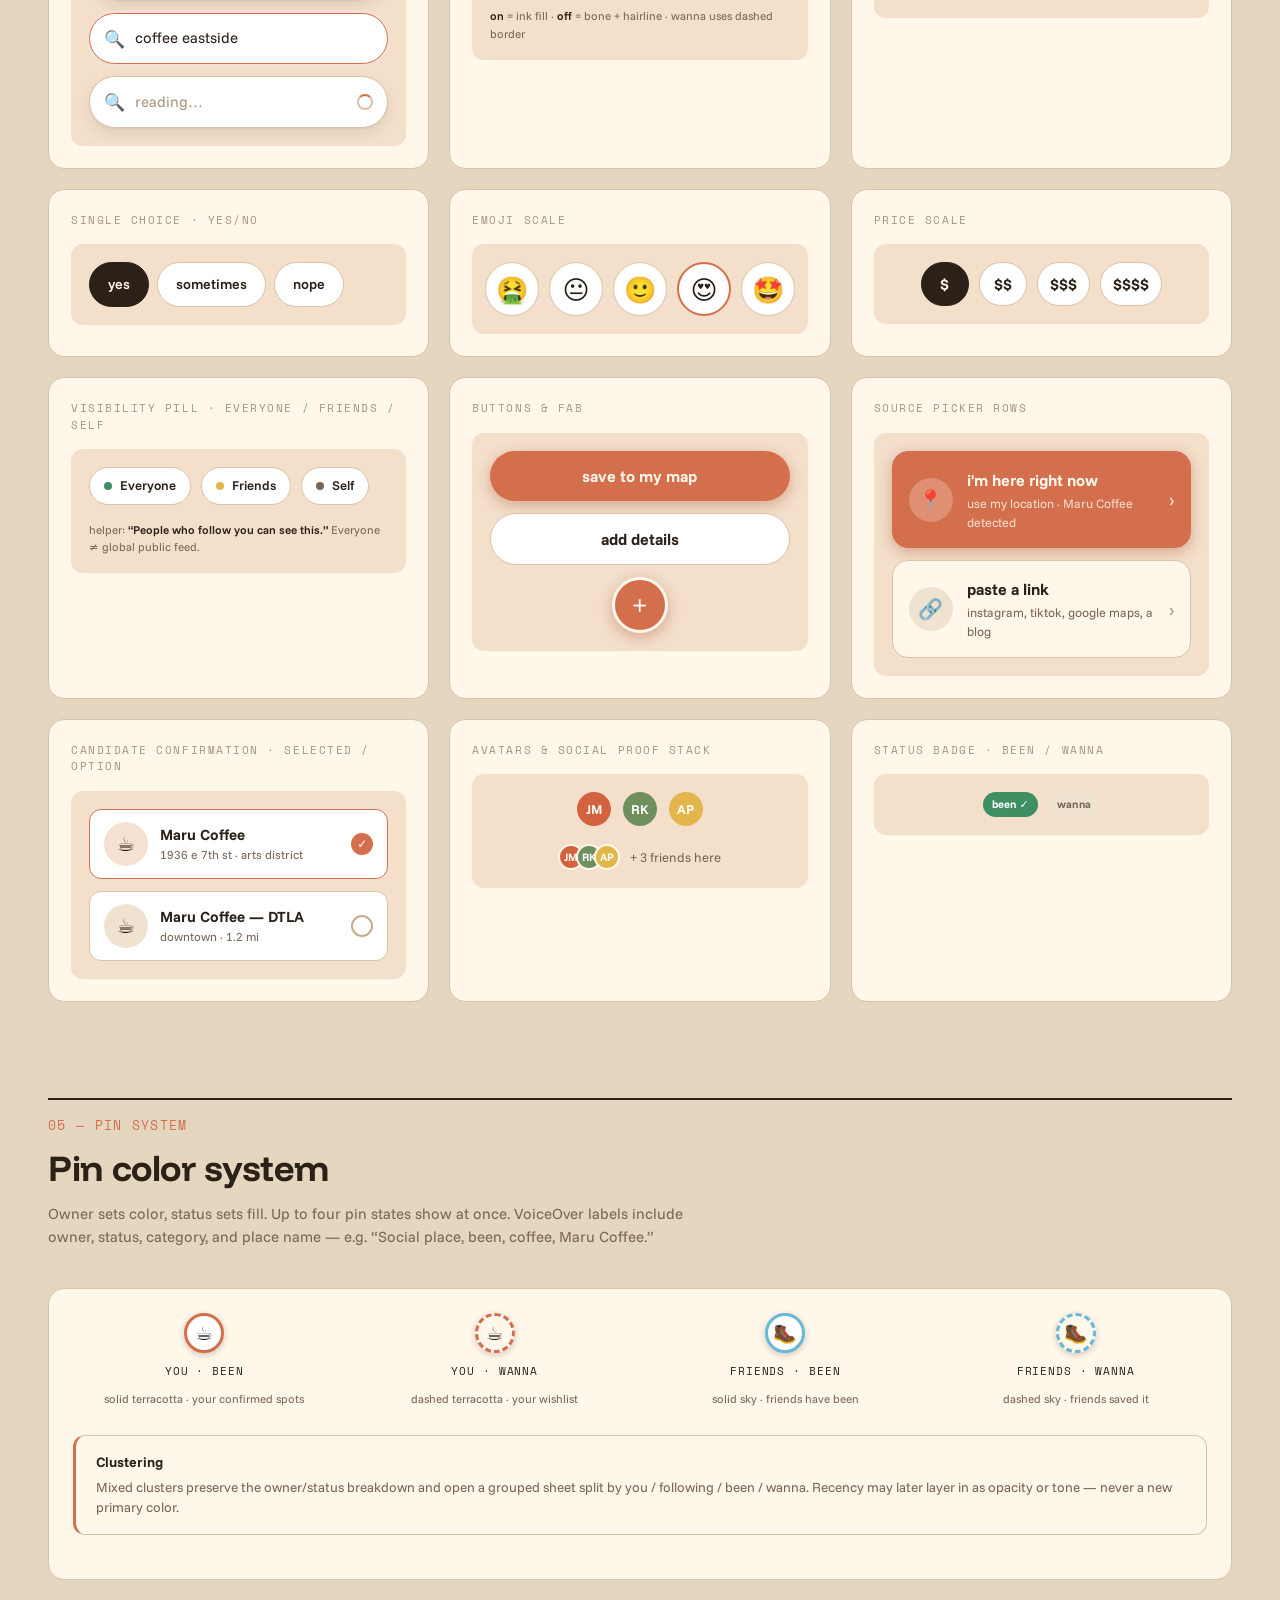
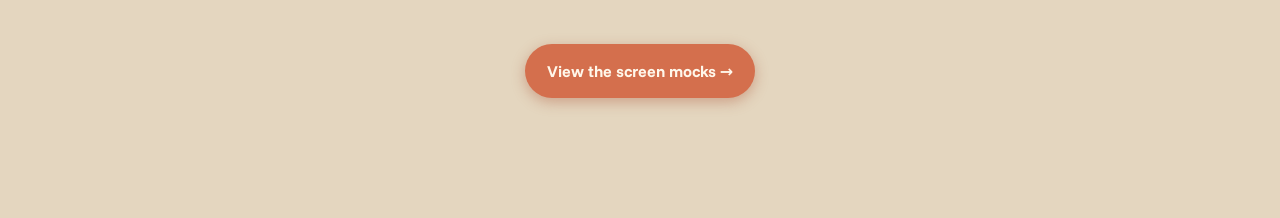
==== commit 9f56b2eb: "docs: adopt Wander design handoff" ====
--- a/preview/follow-profile-settings-mocks/index.html
+++ b/preview/follow-profile-settings-mocks/index.html
@@ -1,1542 +1,313 @@
-<!doctype html>
+<!DOCTYPE html>
 <html lang="en">
 <head>
-  <meta http-equiv="Content-Type" content="text/html; charset=utf-8">
-  <meta name="viewport" content="width=device-width, initial-scale=1">
-  <title>Wander Follow/Profile/Settings Mocks</title>
-  <style type="text/css">
-    :root {
-      --cream: #fff7ea;
-      --sand: #f2dcc4;
-      --clay: #a66d50;
-      --terracotta: #df7048;
-      --espresso: #241914;
-      --sage: #7c9465;
-      --mustard: #e4b946;
-      --sky: #7bb9cf;
-      --line: rgba(36, 25, 20, 0.14);
-      --soft: rgba(255, 247, 234, 0.78);
-      --shadow: 0 24px 70px rgba(36, 25, 20, 0.2);
-      --font-display: "Funnel Display", "Funnel Sans", ui-rounded, "Avenir Next", -apple-system, BlinkMacSystemFont, sans-serif;
-      --font-body: "Funnel Sans", ui-rounded, "Avenir Next", -apple-system, BlinkMacSystemFont, sans-serif;
-      color: var(--espresso);
-      background: var(--sand);
-      font-family: var(--font-body);
-      letter-spacing: 0;
-    }
-
-    * {
-      box-sizing: border-box;
-    }
-
-    body {
-      margin: 0;
-      min-height: 100vh;
-      background:
-        radial-gradient(circle at 8% 8%, rgba(228, 185, 70, 0.24), transparent 26%),
-        linear-gradient(135deg, var(--cream), var(--sand) 58%, #eac8aa);
-    }
-
-    .page {
-      width: min(1500px, calc(100% - 32px));
-      margin: 0 auto;
-      padding: 34px 0 64px;
-    }
-
-    .hero {
-      display: grid;
-      grid-template-columns: 1fr auto;
-      gap: 24px;
-      align-items: end;
-      margin-bottom: 26px;
-    }
-
-    h1,
-    h2,
-    h3,
-    p {
-      margin: 0;
-    }
-
-    h1,
-    h2,
-    h3,
-    .brand {
-      font-family: var(--font-display);
-      letter-spacing: 0;
-    }
-
-    h1 {
-      max-width: 800px;
-      font-size: 40px;
-      line-height: 1.02;
-      font-weight: 800;
-    }
-
-    .hero p {
-      max-width: 760px;
-      margin-top: 10px;
-      color: rgba(36, 25, 20, 0.72);
-      font-size: 16px;
-      line-height: 1.42;
-      font-weight: 600;
-    }
-
-    .legend {
-      display: flex;
-      flex-wrap: wrap;
-      gap: 8px;
-      justify-content: flex-end;
-    }
-
-    .legend span,
-    .pill,
-    .chip,
-    .tag {
-      display: inline-flex;
-      align-items: center;
-      min-height: 32px;
-      border: 1px solid var(--line);
-      border-radius: 999px;
-      background: rgba(255, 247, 234, 0.82);
-      padding: 7px 11px;
-      color: rgba(36, 25, 20, 0.72);
-      font-size: 12px;
-      font-weight: 800;
-      white-space: nowrap;
-    }
-
-    .grid {
-      display: grid;
-      grid-template-columns: repeat(auto-fit, minmax(340px, 1fr));
-      gap: 30px;
-      align-items: start;
-    }
-
-    .mock {
-      display: grid;
-      justify-items: center;
-      gap: 12px;
-    }
-
-    .mock-title {
-      width: min(100%, 398px);
-    }
-
-    .mock-title h2 {
-      font-size: 18px;
-      line-height: 1.12;
-      font-weight: 800;
-    }
-
-    .mock-title p {
-      margin-top: 5px;
-      color: rgba(36, 25, 20, 0.68);
-      font-size: 13px;
-      line-height: 1.35;
-      font-weight: 600;
-    }
-
-    .phone {
-      position: relative;
-      width: 398px;
-      min-height: 862px;
-      overflow: hidden;
-      border: 11px solid var(--espresso);
-      border-radius: 46px;
-      background: var(--cream);
-      box-shadow: var(--shadow);
-    }
-
-    .notch {
-      position: absolute;
-      z-index: 10;
-      top: 0;
-      left: 50%;
-      width: 138px;
-      height: 36px;
-      transform: translateX(-50%);
-      border-radius: 0 0 22px 22px;
-      background: var(--espresso);
-    }
-
-    .screen {
-      position: relative;
-      min-height: 840px;
-      padding: 30px 17px 96px;
-      background:
-        linear-gradient(180deg, rgba(255, 247, 234, 0.94), rgba(242, 220, 196, 0.88)),
-        var(--sand);
-    }
-
-    .screen.map-screen {
-      padding: 0;
-      background: var(--sand);
-    }
-
-    .topbar {
-      display: flex;
-      align-items: center;
-      justify-content: space-between;
-      gap: 12px;
-      min-height: 48px;
-      margin-top: 6px;
-    }
-
-    .brand {
-      color: var(--espresso);
-      font-size: 30px;
-      line-height: 1;
-      font-weight: 800;
-    }
-
-    .subbrand {
-      color: rgba(36, 25, 20, 0.58);
-      font-size: 12px;
-      font-weight: 800;
-    }
-
-    .icon {
-      display: grid;
-      width: 42px;
-      height: 42px;
-      place-items: center;
-      border: 1px solid var(--line);
-      border-radius: 16px;
-      background: rgba(255, 247, 234, 0.86);
-      color: var(--espresso);
-      font-size: 18px;
-      font-weight: 900;
-      box-shadow: 0 8px 18px rgba(36, 25, 20, 0.06);
-    }
-
-    .profile-card,
-    .card,
-    .row,
-    .notice,
-    .settings-card,
-    .fat-filter,
-    .question-card {
-      border: 1px solid var(--line);
-      border-radius: 28px;
-      background: rgba(255, 247, 234, 0.86);
-      box-shadow: 0 10px 26px rgba(36, 25, 20, 0.08);
-    }
-
-    .profile-card {
-      display: grid;
-      gap: 14px;
-      margin-top: 14px;
-      padding: 17px;
-    }
-
-    .profile-head {
-      display: grid;
-      grid-template-columns: auto 1fr auto;
-      gap: 12px;
-      align-items: center;
-    }
-
-    .avatar {
-      display: grid;
-      width: 54px;
-      height: 54px;
-      place-items: center;
-      border-radius: 20px;
-      background: var(--terracotta);
-      color: var(--cream);
-      font-family: var(--font-display);
-      font-size: 17px;
-      font-weight: 800;
-    }
-
-    .avatar.sky {
-      background: var(--sky);
-      color: #16343e;
-    }
-
-    .avatar.sage {
-      background: var(--sage);
-      color: var(--cream);
-    }
-
-    .avatar.mustard {
-      background: var(--mustard);
-      color: var(--espresso);
-    }
-
-    .person {
-      min-width: 0;
-    }
-
-    .person strong,
-    .row strong,
-    .card strong {
-      display: block;
-      color: var(--espresso);
-      font-size: 16px;
-      line-height: 1.15;
-      font-weight: 800;
-    }
-
-    .person span,
-    .row span,
-    .card span {
-      display: block;
-      margin-top: 4px;
-      color: rgba(36, 25, 20, 0.62);
-      font-size: 12px;
-      line-height: 1.3;
-      font-weight: 700;
-    }
-
-    .bio {
-      color: rgba(36, 25, 20, 0.68);
-      font-size: 14px;
-      line-height: 1.38;
-      font-weight: 600;
-    }
-
-    .stats {
-      display: grid;
-      grid-template-columns: repeat(3, 1fr);
-      gap: 8px;
-    }
-
-    .stat {
-      min-height: 58px;
-      padding: 9px 8px;
-      border: 1px solid var(--line);
-      border-radius: 20px;
-      background: rgba(242, 220, 196, 0.55);
-      text-align: center;
-    }
-
-    .stat strong {
-      display: block;
-      font-family: var(--font-display);
-      font-size: 19px;
-      line-height: 1.04;
-      font-weight: 800;
-    }
-
-    .stat span {
-      color: rgba(36, 25, 20, 0.62);
-      font-size: 11px;
-      font-weight: 800;
-    }
-
-    .actions,
-    .chips,
-    .tabs {
-      display: flex;
-      gap: 8px;
-      align-items: center;
-      flex-wrap: wrap;
-    }
-
-    .button {
-      display: inline-flex;
-      align-items: center;
-      justify-content: center;
-      min-height: 42px;
-      border: 1px solid transparent;
-      border-radius: 999px;
-      background: var(--terracotta);
-      color: var(--cream);
-      padding: 0 15px;
-      font-size: 14px;
-      font-weight: 900;
-      white-space: nowrap;
-    }
-
-    .button.secondary {
-      border-color: var(--line);
-      background: var(--cream);
-      color: var(--espresso);
-    }
-
-    .button.mustard {
-      background: var(--mustard);
-      color: var(--espresso);
-    }
-
-    .button.danger {
-      border-color: rgba(166, 82, 59, 0.3);
-      background: rgba(166, 82, 59, 0.12);
-      color: #883923;
-    }
-
-    .tabs,
-    .chips {
-      margin: 14px 0 10px;
-      overflow-x: auto;
-      flex-wrap: nowrap;
-      scrollbar-width: none;
-    }
-
-    .tabs::-webkit-scrollbar,
-    .chips::-webkit-scrollbar {
-      display: none;
-    }
-
-    .chip.active,
-    .tab.active {
-      border-color: rgba(36, 25, 20, 0.18);
-      background: var(--espresso);
-      color: var(--cream);
-    }
-
-    .tab {
-      display: inline-flex;
-      align-items: center;
-      min-height: 38px;
-      border: 1px solid var(--line);
-      border-radius: 999px;
-      background: rgba(255, 247, 234, 0.82);
-      color: rgba(36, 25, 20, 0.68);
-      padding: 0 13px;
-      font-size: 13px;
-      font-weight: 900;
-      white-space: nowrap;
-    }
-
-    .card {
-      display: grid;
-      grid-template-columns: 1fr auto;
-      gap: 12px;
-      align-items: center;
-      margin-bottom: 10px;
-      padding: 14px;
-    }
-
-    .pin {
-      display: grid;
-      width: 38px;
-      height: 38px;
-      place-items: center;
-      border-radius: 50% 50% 50% 11px;
-      transform: rotate(-45deg);
-      background: var(--sky);
-      color: #17343e;
-      font-weight: 900;
-      box-shadow: 0 10px 18px rgba(36, 25, 20, 0.18);
-    }
-
-    .pin span {
-      transform: rotate(45deg);
-    }
-
-    .pin.you {
-      background: var(--terracotta);
-      color: var(--cream);
-    }
-
-    .pin.dashed {
-      border: 3px dashed currentColor;
-      background: var(--cream);
-      color: var(--sky);
-    }
-
-    .pin.dashed.you {
-      color: var(--terracotta);
-    }
-
-    .row {
-      display: grid;
-      grid-template-columns: auto 1fr auto;
-      gap: 12px;
-      align-items: center;
-      min-height: 72px;
-      margin-bottom: 10px;
-      padding: 12px;
-    }
-
-    .row.disabled {
-      opacity: 0.62;
-    }
-
-    .notice {
-      margin-top: 12px;
-      padding: 14px;
-      color: rgba(36, 25, 20, 0.68);
-      font-size: 13px;
-      line-height: 1.38;
-      font-weight: 650;
-    }
-
-    .notice strong {
-      display: block;
-      margin-bottom: 5px;
-      color: var(--espresso);
-      font-size: 15px;
-      font-weight: 900;
-    }
-
-    .search {
-      display: flex;
-      align-items: center;
-      gap: 8px;
-      min-height: 48px;
-      margin-top: 14px;
-      border: 1px solid var(--line);
-      border-radius: 999px;
-      background: rgba(255, 247, 234, 0.92);
-      padding: 0 15px;
-      color: rgba(36, 25, 20, 0.62);
-      font-size: 14px;
-      font-weight: 850;
-    }
-
-    .segmented {
-      display: grid;
-      grid-template-columns: repeat(2, 1fr);
-      gap: 4px;
-      min-height: 46px;
-      margin-top: 14px;
-      padding: 4px;
-      border: 1px solid var(--line);
-      border-radius: 999px;
-      background: rgba(255, 247, 234, 0.74);
-    }
-
-    .segmented span {
-      display: grid;
-      place-items: center;
-      border-radius: 999px;
-      color: rgba(36, 25, 20, 0.64);
-      font-size: 13px;
-      font-weight: 900;
-    }
-
-    .segmented .active {
-      background: var(--espresso);
-      color: var(--cream);
-    }
-
-    .section-title {
-      display: flex;
-      align-items: baseline;
-      justify-content: space-between;
-      gap: 8px;
-      margin: 18px 0 10px;
-    }
-
-    .section-title h3 {
-      font-size: 17px;
-      line-height: 1.15;
-      font-weight: 900;
-    }
-
-    .section-title span {
-      color: rgba(36, 25, 20, 0.56);
-      font-size: 12px;
-      font-weight: 850;
-    }
-
-    .bottom-nav {
-      position: absolute;
-      left: 16px;
-      right: 16px;
-      bottom: 16px;
-      min-height: 72px;
-      border: 1px solid var(--line);
-      border-radius: 30px;
-      background: rgba(255, 247, 234, 0.95);
-      box-shadow: 0 16px 34px rgba(36, 25, 20, 0.16);
-      padding: 8px;
-    }
-
-    .nav-groups {
-      display: grid;
-      grid-template-columns: 1fr 58px 1fr;
-      gap: 8px;
-      align-items: end;
-    }
-
-    .nav-group {
-      display: grid;
-      grid-template-columns: repeat(2, 1fr);
-      gap: 4px;
-      align-items: end;
-    }
-
-    .nav-group.single {
-      grid-template-columns: 1fr;
-    }
-
-    .nav-label {
-      grid-column: 1 / -1;
-      color: rgba(36, 25, 20, 0.48);
-      font-size: 9px;
-      font-weight: 900;
-      text-align: center;
-      text-transform: lowercase;
-    }
-
-    .nav-item {
-      display: grid;
-      justify-items: center;
-      gap: 2px;
-      min-width: 0;
-      color: rgba(36, 25, 20, 0.6);
-      font-size: 11px;
-      font-weight: 900;
-    }
-
-    .nav-item.active {
-      color: var(--espresso);
-    }
-
-    .nav-icon {
-      display: grid;
-      width: 28px;
-      height: 28px;
-      place-items: center;
-      border-radius: 12px;
-      background: rgba(242, 220, 196, 0.8);
-      font-size: 12px;
-    }
-
-    .plus {
-      display: grid;
-      width: 56px;
-      height: 56px;
-      place-items: center;
-      border-radius: 22px;
-      background: var(--terracotta);
-      color: var(--cream);
-      font-size: 30px;
-      font-weight: 900;
-      transform: translateY(-13px);
-      box-shadow: 0 12px 28px rgba(223, 112, 72, 0.42);
-    }
-
-    .settings-card {
-      overflow: hidden;
-      margin-top: 14px;
-    }
-
-    .setting-row {
-      display: grid;
-      grid-template-columns: 1fr auto;
-      gap: 10px;
-      align-items: center;
-      min-height: 60px;
-      padding: 13px 15px;
-      border-bottom: 1px solid var(--line);
-    }
-
-    .setting-row:last-child {
-      border-bottom: 0;
-    }
-
-    .setting-row strong {
-      display: block;
-      font-size: 15px;
-      font-weight: 900;
-    }
-
-    .setting-row span {
-      display: block;
-      margin-top: 3px;
-      color: rgba(36, 25, 20, 0.62);
-      font-size: 12px;
-      line-height: 1.3;
-      font-weight: 700;
-    }
-
-    .visibility-list {
-      display: grid;
-      gap: 10px;
-      margin-top: 14px;
-    }
-
-    .visibility-option {
-      display: grid;
-      grid-template-columns: auto 1fr auto;
-      gap: 12px;
-      align-items: center;
-      min-height: 76px;
-      border: 1px solid var(--line);
-      border-radius: 24px;
-      background: rgba(255, 247, 234, 0.86);
-      padding: 13px;
-    }
-
-    .visibility-option.active {
-      border-color: rgba(223, 112, 72, 0.48);
-      box-shadow: inset 0 0 0 2px rgba(223, 112, 72, 0.14);
-    }
-
-    .radio {
-      display: grid;
-      width: 24px;
-      height: 24px;
-      place-items: center;
-      border: 2px solid var(--line);
-      border-radius: 50%;
-    }
-
-    .visibility-option.active .radio {
-      border-color: var(--terracotta);
-    }
-
-    .visibility-option.active .radio::after {
-      content: "";
-      width: 11px;
-      height: 11px;
-      border-radius: 50%;
-      background: var(--terracotta);
-    }
-
-    .question-card {
-      display: grid;
-      gap: 12px;
-      margin-top: 13px;
-      padding: 16px;
-    }
-
-    .emoji-scale {
-      display: grid;
-      grid-template-columns: repeat(5, 1fr);
-      gap: 8px;
-    }
-
-    .emoji-scale span {
-      display: grid;
-      min-height: 48px;
-      place-items: center;
-      border: 1px solid var(--line);
-      border-radius: 18px;
-      background: rgba(242, 220, 196, 0.62);
-      font-size: 23px;
-    }
-
-    .toggle-row {
-      display: flex;
-      flex-wrap: wrap;
-      gap: 8px;
-    }
-
-    .toggle-row span.active {
-      background: var(--sage);
-      color: var(--cream);
-    }
-
-    .fat-grid {
-      display: grid;
-      grid-template-columns: 1fr 1fr;
-      gap: 11px;
-      margin-top: 14px;
-    }
-
-    .fat-filter {
-      min-height: 104px;
-      padding: 15px;
-      background:
-        linear-gradient(145deg, rgba(255, 247, 234, 0.86), rgba(242, 220, 196, 0.78));
-    }
-
-    .fat-filter strong {
-      display: block;
-      max-width: 120px;
-      color: var(--espresso);
-      font-family: var(--font-display);
-      font-size: 22px;
-      line-height: 1.02;
-      font-weight: 800;
-    }
-
-    .fat-filter span {
-      display: block;
-      margin-top: 8px;
-      color: rgba(36, 25, 20, 0.62);
-      font-size: 12px;
-      line-height: 1.25;
-      font-weight: 750;
-    }
-
-    .sheet {
-      position: absolute;
-      left: 0;
-      right: 0;
-      bottom: 0;
-      padding: 18px 17px 98px;
-      border-top: 1px solid var(--line);
-      border-radius: 34px 34px 0 0;
-      background: rgba(255, 247, 234, 0.98);
-      box-shadow: 0 -20px 50px rgba(36, 25, 20, 0.18);
-    }
-
-    .handle {
-      width: 48px;
-      height: 6px;
-      margin: 0 auto 14px;
-      border-radius: 999px;
-      background: rgba(36, 25, 20, 0.18);
-    }
-
-    .modal {
-      position: absolute;
-      inset: 0;
-      display: grid;
-      place-items: center;
-      padding: 28px;
-      background: rgba(36, 25, 20, 0.24);
-      backdrop-filter: blur(5px);
-    }
-
-    .dialog {
-      width: 100%;
-      border: 1px solid var(--line);
-      border-radius: 30px;
-      background: var(--cream);
-      padding: 19px;
-      box-shadow: 0 28px 70px rgba(36, 25, 20, 0.24);
-    }
-
-    .dialog h3 {
-      font-size: 25px;
-      line-height: 1.05;
-      font-weight: 800;
-    }
-
-    .dialog p {
-      margin-top: 9px;
-      color: rgba(36, 25, 20, 0.68);
-      font-size: 14px;
-      line-height: 1.4;
-      font-weight: 650;
-    }
-
-    .map-bg {
-      position: absolute;
-      inset: 0;
-      background:
-        linear-gradient(30deg, transparent 47%, rgba(124, 148, 101, 0.28) 48%, rgba(124, 148, 101, 0.28) 52%, transparent 53%),
-        linear-gradient(120deg, transparent 44%, rgba(123, 185, 207, 0.26) 45%, rgba(123, 185, 207, 0.26) 49%, transparent 50%),
-        linear-gradient(0deg, rgba(255, 247, 234, 0.55), rgba(242, 220, 196, 0.84));
-    }
-
-    .map-pin {
-      position: absolute;
-      display: grid;
-      width: 38px;
-      height: 38px;
-      place-items: center;
-      border-radius: 50% 50% 50% 11px;
-      transform: rotate(-45deg);
-      background: var(--sky);
-      color: #17343e;
-      font-weight: 900;
-      box-shadow: 0 10px 18px rgba(36, 25, 20, 0.18);
-    }
-
-    .map-pin span {
-      transform: rotate(45deg);
-    }
-
-    .map-pin.one {
-      left: 52px;
-      top: 168px;
-    }
-
-    .map-pin.two {
-      right: 70px;
-      top: 236px;
-      background: var(--terracotta);
-      color: var(--cream);
-    }
-
-    .map-pin.three {
-      left: 164px;
-      top: 320px;
-      border: 3px dashed var(--sky);
-      background: var(--cream);
-      color: var(--sky);
-    }
-
-    .home-indicator {
-      position: absolute;
-      left: 50%;
-      bottom: 6px;
-      width: 130px;
-      height: 5px;
-      transform: translateX(-50%);
-      border-radius: 999px;
-      background: rgba(36, 25, 20, 0.28);
-    }
-
-    @media (max-width: 460px) {
-      .page {
-        width: min(100% - 18px, 398px);
-        padding-top: 22px;
-      }
-
-      .hero {
-        grid-template-columns: 1fr;
-      }
-
-      .legend {
-        justify-content: flex-start;
-      }
-
-      h1 {
-        font-size: 32px;
-      }
-
-      .phone,
-      .mock-title {
-        width: 100%;
-      }
-    }
-  </style>
+<meta charset="UTF-8">
+<meta name="viewport" content="width=device-width, initial-scale=1.0">
+<title>Wander · Design System</title>
+<link rel="stylesheet" href="tokens.css">
+<link rel="stylesheet" href="styles.css">
 </head>
 <body>
-  <div class="page">
-    <div class="hero">
-      <div>
-        <h1>wander follow/profile/settings mocks</h1>
-        <p>Redone with the warmer Rodeo-ish direction: cream and sand surfaces, espresso text, chunky rounded controls, terracotta and sky pins, and casual travel-buddy copy.</p>
-      </div>
-      <div class="legend">
-        <span>Funnel-style type</span>
-        <span>Everyone = followers</span>
-        <span>Settings = gear</span>
-        <span>open follow</span>
-      </div>
-    </div>
-
-    <div class="grid">
-      <div class="mock">
-        <div class="mock-title">
-          <h2>1. You / My Profile</h2>
-          <p>Settings gear, follower counts, and saved places in the warmer app shell.</p>
-        </div>
-        <div class="phone">
-          <div class="notch"></div>
-          <div class="screen">
-            <div class="topbar">
-              <div>
-                <div class="brand">you</div>
-                <div class="subbrand">your world</div>
-              </div>
-              <div class="icon">⚙</div>
-            </div>
-
-            <div class="profile-card">
-              <div class="profile-head">
-                <div class="avatar">JL</div>
-                <div class="person">
-                  <strong>Joe Lipshutz</strong>
-                  <span>@joe · eastside mostly</span>
-                </div>
-                <span class="pill">view as</span>
-              </div>
-              <p class="bio">Coffee, hikes, neighborhood places, and spots worth remembering.</p>
-              <div class="stats">
-                <div class="stat"><strong>84</strong><span>places</span></div>
-                <div class="stat"><strong>128</strong><span>followers</span></div>
-                <div class="stat"><strong>91</strong><span>following</span></div>
-              </div>
-              <div class="actions">
-                <span class="button secondary">Followers</span>
-                <span class="button secondary">Following</span>
-                <span class="button mustard">Add spot</span>
-              </div>
-            </div>
-
-            <div class="tabs">
-              <span class="tab active">been</span>
-              <span class="tab">wanna go</span>
-              <span class="tab">drafts 3</span>
-              <span class="tab">self only 7</span>
-            </div>
-
-            <div class="card">
-              <div>
-                <strong>Maru Coffee</strong>
-                <span>Everyone · people who follow you can see this</span>
-              </div>
-              <div class="pin you"><span>☕</span></div>
-            </div>
-            <div class="card">
-              <div>
-                <strong>Elysian trail loop</strong>
-                <span>Friends · mutual follows only</span>
-              </div>
-              <div class="pin dashed you"><span>↗</span></div>
-            </div>
-            <div class="card">
-              <div>
-                <strong>Home office lunch spot</strong>
-                <span>Self · just for you</span>
-              </div>
-              <div class="pin you"><span>•</span></div>
-            </div>
-          </div>
-          <div class="bottom-nav">
-            <div class="nav-groups">
-              <div class="nav-group">
-                <div class="nav-label">your world</div>
-                <div class="nav-item"><span class="nav-icon">⌖</span><span>map</span></div>
-                <div class="nav-item active"><span class="nav-icon">◎</span><span>you</span></div>
-              </div>
-              <div class="plus">+</div>
-              <div class="nav-group single">
-                <div class="nav-label">social world</div>
-                <div class="nav-item"><span class="nav-icon">⌕</span><span>discover</span></div>
-              </div>
-            </div>
-          </div>
-          <div class="home-indicator"></div>
-        </div>
-      </div>
-
-      <div class="mock">
-        <div class="mock-title">
-          <h2>2. Other Profile / Following</h2>
-          <p>A followed profile shows visible places, mutual status, and block access.</p>
-        </div>
-        <div class="phone">
-          <div class="notch"></div>
-          <div class="screen">
-            <div class="topbar">
-              <div class="icon">‹</div>
-              <div>
-                <div class="brand">profile</div>
-                <div class="subbrand">social world</div>
-              </div>
-              <div class="icon">⋯</div>
-            </div>
-
-            <div class="profile-card">
-              <div class="profile-head">
-                <div class="avatar sky">RS</div>
-                <div class="person">
-                  <strong>Ryan Simon</strong>
-                  <span>@ryans · follows you</span>
-                </div>
-                <span class="pill">friend</span>
-              </div>
-              <p class="bio">Noodles, bars, places with good light, and quick hikes.</p>
-              <div class="stats">
-                <div class="stat"><strong>62</strong><span>places</span></div>
-                <div class="stat"><strong>211</strong><span>followers</span></div>
-                <div class="stat"><strong>174</strong><span>following</span></div>
-              </div>
-              <div class="actions">
-                <span class="button secondary">Following</span>
-                <span class="button danger">Block</span>
-              </div>
-            </div>
-
-            <div class="tabs">
-              <span class="tab active">visible to you</span>
-              <span class="tab">been</span>
-              <span class="tab">wanna go</span>
-            </div>
-
-            <div class="card">
-              <div>
-                <strong>Courage Bagels</strong>
-                <span>Ryan has been · worth the line</span>
-              </div>
-              <div class="pin"><span>🥯</span></div>
-            </div>
-            <div class="card">
-              <div>
-                <strong>Highland Park Bowl</strong>
-                <span>Ryan wants to go · friends can see this</span>
-              </div>
-              <div class="pin dashed"><span>↗</span></div>
-            </div>
-          </div>
-          <div class="bottom-nav">
-            <div class="nav-groups">
-              <div class="nav-group">
-                <div class="nav-label">your world</div>
-                <div class="nav-item"><span class="nav-icon">⌖</span><span>map</span></div>
-                <div class="nav-item"><span class="nav-icon">◎</span><span>you</span></div>
-              </div>
-              <div class="plus">+</div>
-              <div class="nav-group single">
-                <div class="nav-label">social world</div>
-                <div class="nav-item active"><span class="nav-icon">⌕</span><span>discover</span></div>
-              </div>
-            </div>
-          </div>
-          <div class="home-indicator"></div>
-        </div>
-      </div>
-
-      <div class="mock">
-        <div class="mock-title">
-          <h2>3. Non-Follower Profile Shell</h2>
-          <p>Basic profile is inspectable; places unlock after following.</p>
-        </div>
-        <div class="phone">
-          <div class="notch"></div>
-          <div class="screen">
-            <div class="topbar">
-              <div class="icon">‹</div>
-              <div class="brand">profile</div>
-              <div class="icon">⋯</div>
-            </div>
-
-            <div class="profile-card">
-              <div class="profile-head">
-                <div class="avatar sage">SK</div>
-                <div class="person">
-                  <strong>Sofia Kim</strong>
-                  <span>@sofiak · nearby taste twin</span>
-                </div>
-                <span class="pill">not following</span>
-              </div>
-              <p class="bio">Parks, bakeries, wine bars, bookstores.</p>
-              <div class="stats">
-                <div class="stat"><strong>48</strong><span>places</span></div>
-                <div class="stat"><strong>92</strong><span>followers</span></div>
-                <div class="stat"><strong>64</strong><span>following</span></div>
-              </div>
-              <div class="actions">
-                <span class="button">Follow</span>
-                <span class="button secondary">Block</span>
-              </div>
-            </div>
-
-            <div class="notice">
-              <strong>Follow Sofia to see shared places.</strong>
-              Everyone means people who follow Sofia. Friends-only places appear only if you follow each other.
-            </div>
-
-            <div class="row disabled">
-              <div class="avatar sage">?</div>
-              <div>
-                <strong>Places hidden for now</strong>
-                <span>Follow to unlock Sofia's follower-visible map.</span>
-              </div>
-              <span class="pill">locked</span>
-            </div>
-          </div>
-          <div class="bottom-nav">
-            <div class="nav-groups">
-              <div class="nav-group">
-                <div class="nav-label">your world</div>
-                <div class="nav-item"><span class="nav-icon">⌖</span><span>map</span></div>
-                <div class="nav-item"><span class="nav-icon">◎</span><span>you</span></div>
-              </div>
-              <div class="plus">+</div>
-              <div class="nav-group single">
-                <div class="nav-label">social world</div>
-                <div class="nav-item active"><span class="nav-icon">⌕</span><span>discover</span></div>
-              </div>
-            </div>
-          </div>
-          <div class="home-indicator"></div>
-        </div>
-      </div>
-
-      <div class="mock">
-        <div class="mock-title">
-          <h2>4. Followers / Following</h2>
-          <p>Separate lists, inline relationship state, fast follow/unfollow/block.</p>
-        </div>
-        <div class="phone">
-          <div class="notch"></div>
-          <div class="screen">
-            <div class="topbar">
-              <div class="icon">‹</div>
-              <div class="brand">people</div>
-              <div class="icon">⌕</div>
-            </div>
-
-            <div class="segmented">
-              <span class="active">followers 128</span>
-              <span>following 91</span>
-            </div>
-            <div class="search">⌕ search people</div>
-
-            <div class="row">
-              <div class="avatar sky">RS</div>
-              <div>
-                <strong>Ryan Simon</strong>
-                <span>@ryans · friend · follows you</span>
-              </div>
-              <span class="button secondary">Following</span>
-            </div>
-            <div class="row">
-              <div class="avatar sage">SK</div>
-              <div>
-                <strong>Sofia Kim</strong>
-                <span>@sofiak · follows you</span>
-              </div>
-              <span class="button">Follow</span>
-            </div>
-            <div class="row">
-              <div class="avatar mustard">AT</div>
-              <div>
-                <strong>Andrew Tan</strong>
-                <span>@andrew · not your vibe</span>
-              </div>
-              <span class="button danger">Block</span>
-            </div>
-          </div>
-          <div class="home-indicator"></div>
-        </div>
-      </div>
-
-      <div class="mock">
-        <div class="mock-title">
-          <h2>5. People Search</h2>
-          <p>Only username and contacts. Non-users are not fake-followable.</p>
-        </div>
-        <div class="phone">
-          <div class="notch"></div>
-          <div class="screen">
-            <div class="topbar">
-              <div class="icon">‹</div>
-              <div class="brand">find people</div>
-              <div class="icon">?</div>
-            </div>
-
-            <div class="segmented">
-              <span class="active">username</span>
-              <span>contacts</span>
-            </div>
-            <div class="search">⌕ @sofia, Ryan, Andrew...</div>
-
-            <div class="row">
-              <div class="avatar sage">SK</div>
-              <div>
-                <strong>Sofia Kim</strong>
-                <span>@sofiak · parks and bakeries</span>
-              </div>
-              <span class="button">Follow</span>
-            </div>
-            <div class="row">
-              <div class="avatar sky">RS</div>
-              <div>
-                <strong>Ryan Simon</strong>
-                <span>@ryans · friend</span>
-              </div>
-              <span class="button secondary">Following</span>
-            </div>
-            <div class="row disabled">
-              <div class="avatar mustard">NM</div>
-              <div>
-                <strong>Nora Mills</strong>
-                <span>Not on Wander yet. Invite later.</span>
-              </div>
-              <span class="pill">future</span>
-            </div>
-          </div>
-          <div class="home-indicator"></div>
-        </div>
-      </div>
-
-      <div class="mock">
-        <div class="mock-title">
-          <h2>6. Discover Smart Filters</h2>
-          <p>Big fat query shortcuts instead of generic curation cards.</p>
-        </div>
-        <div class="phone">
-          <div class="notch"></div>
-          <div class="screen">
-            <div class="topbar">
-              <div>
-                <div class="brand">discover</div>
-                <div class="subbrand">social world</div>
-              </div>
-              <div class="icon">⌕</div>
-            </div>
-            <div class="search">⌕ place, vibe, area, or username</div>
-            <div class="chips">
-              <span class="chip active">following</span>
-              <span class="chip active">friends</span>
-              <span class="chip">been</span>
-              <span class="chip">wanna go</span>
-            </div>
-            <div class="fat-grid">
-              <div class="fat-filter"><strong>hikes in LA</strong><span>saved by 9 people you follow</span></div>
-              <div class="fat-filter"><strong>coffee eastside</strong><span>work-friendly, outlets, cute</span></div>
-              <div class="fat-filter"><strong>patio bars</strong><span>friends have been</span></div>
-              <div class="fat-filter"><strong>noodle night</strong><span>near you, open late</span></div>
-            </div>
-          </div>
-          <div class="bottom-nav">
-            <div class="nav-groups">
-              <div class="nav-group">
-                <div class="nav-label">your world</div>
-                <div class="nav-item"><span class="nav-icon">⌖</span><span>map</span></div>
-                <div class="nav-item"><span class="nav-icon">◎</span><span>you</span></div>
-              </div>
-              <div class="plus">+</div>
-              <div class="nav-group single">
-                <div class="nav-label">social world</div>
-                <div class="nav-item active"><span class="nav-icon">⌕</span><span>discover</span></div>
-              </div>
-            </div>
-          </div>
-          <div class="home-indicator"></div>
-        </div>
-      </div>
-
-      <div class="mock">
-        <div class="mock-title">
-          <h2>7. Settings Gear</h2>
-          <p>Nested from You/Profile, with privacy and safety easy to reach.</p>
-        </div>
-        <div class="phone">
-          <div class="notch"></div>
-          <div class="screen">
-            <div class="topbar">
-              <div class="icon">‹</div>
-              <div class="brand">settings</div>
-              <div class="icon">✓</div>
-            </div>
-            <div class="settings-card">
-              <div class="setting-row"><div><strong>Profile</strong><span>Name, handle, bio, avatar</span></div><span>›</span></div>
-              <div class="setting-row"><div><strong>Default visibility</strong><span>Everyone · people who follow you can see this</span></div><span>›</span></div>
-              <div class="setting-row"><div><strong>Blocked users</strong><span>2 blocked profiles</span></div><span>›</span></div>
-              <div class="setting-row"><div><strong>Contacts</strong><span>Find people you know</span></div><span>off</span></div>
-              <div class="setting-row"><div><strong>Notifications</strong><span>Useful nearby recs, not spam</span></div><span>›</span></div>
-              <div class="setting-row"><div><strong>Data and sync</strong><span>Local saves, sync status, export later</span></div><span>›</span></div>
-            </div>
-            <div class="notice"><strong>Privacy is not buried.</strong> Per-place visibility still shows up before saving.</div>
-          </div>
-          <div class="home-indicator"></div>
-        </div>
-      </div>
-
-      <div class="mock">
-        <div class="mock-title">
-          <h2>8. Visibility Picker</h2>
-          <p>Everyone/Friends/Self with clear helper copy in the add flow.</p>
-        </div>
-        <div class="phone">
-          <div class="notch"></div>
-          <div class="screen">
-            <div class="topbar">
-              <div class="icon">‹</div>
-              <div class="brand">add spot</div>
-              <span class="pill">step 2</span>
-            </div>
-
-            <div class="profile-card">
-              <div class="profile-head">
-                <div class="avatar">☕</div>
-                <div class="person">
-                  <strong>Maru Coffee</strong>
-                  <span>been · coffee · Los Feliz</span>
-                </div>
-                <span class="pill">nearby</span>
-              </div>
-              <p class="bio">Who should see this spot?</p>
-            </div>
-
-            <div class="visibility-list">
-              <div class="visibility-option active">
-                <div class="radio"></div>
-                <div><strong>Everyone</strong><span>People who follow you can see this.</span></div>
-                <span class="pill">default</span>
-              </div>
-              <div class="visibility-option">
-                <div class="radio"></div>
-                <div><strong>Friends</strong><span>Only mutual follows can see this.</span></div>
-                <span class="pill" style="visibility:hidden;">none</span>
-              </div>
-              <div class="visibility-option">
-                <div class="radio"></div>
-                <div><strong>Self</strong><span>Only you can see this spot.</span></div>
-                <span class="pill" style="visibility:hidden;">none</span>
-              </div>
-            </div>
-
-            <div class="notice"><strong>Sensitive spots default to Self.</strong> Home, work, school, wellness, and medical-ish places should never quietly default to Everyone.</div>
-          </div>
-          <div class="sheet">
-            <div class="handle"></div>
-            <div class="actions">
-              <span class="button">Keep going</span>
-              <span class="button secondary">Save draft</span>
-            </div>
-          </div>
-          <div class="home-indicator"></div>
-        </div>
-      </div>
-
-      <div class="mock">
-        <div class="mock-title">
-          <h2>9. Coffee Questions</h2>
-          <p>Contextual add flow: emoji scales, yes/no toggles, and tag clouds.</p>
-        </div>
-        <div class="phone">
-          <div class="notch"></div>
-          <div class="screen">
-            <div class="topbar">
-              <div class="icon">‹</div>
-              <div class="brand">coffee check</div>
-              <span class="pill">quick</span>
-            </div>
-
-            <div class="question-card">
-              <h3>work vibe?</h3>
-              <p class="bio">Could you hang here with a laptop for an hour?</p>
-              <div class="emoji-scale">
-                <span>😵</span><span>😐</span><span>🙂</span><span>😎</span><span>💻</span>
-              </div>
-            </div>
-
-            <div class="question-card">
-              <h3>what matters here?</h3>
-              <div class="toggle-row">
-                <span class="chip active">solid wifi</span>
-                <span class="chip active">outlets</span>
-                <span class="chip">quiet</span>
-                <span class="chip active">cute</span>
-                <span class="chip">outdoor seats</span>
-                <span class="chip">good food</span>
-              </div>
-            </div>
-
-            <div class="question-card">
-              <h3>would you send a friend?</h3>
-              <div class="toggle-row">
-                <span class="chip active">yes</span>
-                <span class="chip">depends</span>
-                <span class="chip">nah</span>
-              </div>
-            </div>
-          </div>
-          <div class="sheet">
-            <div class="handle"></div>
-            <div class="actions">
-              <span class="button">Save spot</span>
-              <span class="button secondary">Skip questions</span>
-            </div>
-          </div>
-          <div class="home-indicator"></div>
-        </div>
-      </div>
-
-      <div class="mock">
-        <div class="mock-title">
-          <h2>10. Hike Questions</h2>
-          <p>Same system, different category: strenuousness, shade, dogs, payoff.</p>
-        </div>
-        <div class="phone">
-          <div class="notch"></div>
-          <div class="screen">
-            <div class="topbar">
-              <div class="icon">‹</div>
-              <div class="brand">hike check</div>
-              <span class="pill">quick</span>
-            </div>
-
-            <div class="question-card">
-              <h3>how spicy?</h3>
-              <div class="emoji-scale">
-                <span>🥿</span><span>🥾</span><span>😅</span><span>🔥</span><span>🏔️</span>
-              </div>
-            </div>
-
-            <div class="question-card">
-              <h3>good to know</h3>
-              <div class="toggle-row">
-                <span class="chip active">easy parking</span>
-                <span class="chip">lots of shade</span>
-                <span class="chip active">dog friendly</span>
-                <span class="chip">steep</span>
-                <span class="chip active">sunset payoff</span>
-              </div>
-            </div>
-
-            <div class="notice"><strong>Fast, not fussy.</strong> These answers make the map useful later without turning the add flow into homework.</div>
-          </div>
-          <div class="sheet">
-            <div class="handle"></div>
-            <div class="actions">
-              <span class="button">Save hike</span>
-              <span class="button secondary">Skip</span>
-            </div>
-          </div>
-          <div class="home-indicator"></div>
-        </div>
-      </div>
-
-      <div class="mock">
-        <div class="mock-title">
-          <h2>11. Block Flow</h2>
-          <p>Block removes profile discovery, follows, and visible place access.</p>
-        </div>
-        <div class="phone">
-          <div class="notch"></div>
-          <div class="screen">
-            <div class="topbar">
-              <div class="icon">‹</div>
-              <div class="brand">profile</div>
-              <div class="icon">⋯</div>
-            </div>
-            <div class="profile-card">
-              <div class="profile-head">
-                <div class="avatar mustard">AT</div>
-                <div class="person">
-                  <strong>Andrew Tan</strong>
-                  <span>@andrew · follows you</span>
-                </div>
-                <span class="pill">not following</span>
-              </div>
-              <p class="bio">Basic profile shell is visible. Places hidden until follow.</p>
-              <div class="actions">
-                <span class="button">Follow</span>
-                <span class="button danger">Block</span>
-              </div>
-            </div>
-          </div>
-          <div class="modal">
-            <div class="dialog">
-              <h3>Block Andrew?</h3>
-              <p>Andrew will not be able to find your profile, follow you, or see your visible places. Existing follows between you are removed.</p>
-              <div class="actions" style="margin-top: 14px;">
-                <span class="button danger">Block</span>
-                <span class="button secondary">Cancel</span>
-              </div>
-            </div>
-          </div>
-          <div class="home-indicator"></div>
-        </div>
-      </div>
-
-      <div class="mock">
-        <div class="mock-title">
-          <h2>12. Access Changed</h2>
-          <p>Place detail handles visibility/follow/block changes without leaking data.</p>
-        </div>
-        <div class="phone">
-          <div class="notch"></div>
-          <div class="screen map-screen">
-            <div class="map-bg"></div>
-            <div class="map-pin one"><span>☕</span></div>
-            <div class="map-pin two"><span>★</span></div>
-            <div class="map-pin three"><span>↗</span></div>
-          </div>
-          <div class="sheet">
-            <div class="handle"></div>
-            <div class="notice" style="margin-top:0;">
-              <strong>This spot is no longer available.</strong>
-              The profile changed visibility or access while you were viewing it.
-            </div>
-            <div class="actions" style="margin-top:12px;">
-              <span class="button">Back to Discover</span>
-              <span class="button secondary">Refresh</span>
-            </div>
-          </div>
-          <div class="home-indicator"></div>
-        </div>
-      </div>
-    </div>
-  </div>
+<div class="doc">
+
+  <!-- ============ COVER ============ -->
+  <header>
+    <div class="kicker">iOS · v0.1 · handoff for eng agent</div>
+    <h1 class="doc-h1">wander <span class="slash">/</span><span class="reg">design system</span></h1>
+    <p class="doc-lede">A warm utility map with a playful editorial edge. Tokens, type, color and components below are the implementation contract — promote them to SwiftUI 1:1.</p>
+
+    <div class="doc-meta">
+      <div class="item"><div class="k">Platform</div><div class="v">Native iOS · SwiftUI · iPhone-first</div></div>
+      <div class="item"><div class="k">Grid</div><div class="v">8px base · 44px min tap</div></div>
+      <div class="item"><div class="k">Mode</div><div class="v">Light only (v0.1)</div></div>
+      <div class="item"><div class="k">Mock pass</div><div class="v">Core · for approval</div></div>
+    </div>
+
+    <nav class="toc">
+      <a href="#brand">00 · brand</a>
+      <a href="#color">01 · color</a>
+      <a href="#type">02 · type</a>
+      <a href="#space">03 · spacing &amp; shape</a>
+      <a href="#components">04 · components</a>
+      <a href="#pins">05 · pin system</a>
+      <a href="screens.html">→ screen mocks</a>
+    </nav>
+  </header>
+
+  <!-- ============ 00 · BRAND ============ -->
+  <section class="section" id="brand">
+    <div class="section-head">
+      <div class="num">00 — BRAND</div>
+      <h2>Useful before social</h2>
+      <p>Map first, not list first. Trusted people, not strangers. Capture must feel faster than organizing. Privacy must be visible before social value expands. Copy is informal but never slangy.</p>
+    </div>
+    <div class="spec-grid" style="grid-template-columns: 1.1fr .9fr;">
+      <div class="spec-card">
+        <div class="label">Voice — good copy</div>
+        <div style="display:flex;flex-direction:column;gap:10px;font-size:15px;">
+          <div>“worth a detour”</div>
+          <div>“where's it from?”</div>
+          <div>“a few quick details”</div>
+          <div>“saved from Ryan”</div>
+          <div>“people you follow have been”</div>
+        </div>
+      </div>
+      <div class="spec-card">
+        <div class="label">Voice — avoid</div>
+        <div style="display:flex;flex-direction:column;gap:10px;font-size:15px;color:var(--text-muted);">
+          <div>generic travel-app language</div>
+          <div>gamified check-in language</div>
+          <div>public influencer-feed language</div>
+          <div>live-location language</div>
+          <div>cute slang · long onboarding lectures</div>
+        </div>
+      </div>
+    </div>
+  </section>
+
+  <!-- ============ 01 · COLOR ============ -->
+  <section class="section" id="color">
+    <div class="section-head">
+      <div class="num">01 — COLOR</div>
+      <h2>Palette</h2>
+      <p>Warm cream surfaces, espresso ink, a single terracotta action color, and a sky social color. Color is never the only status indicator — pins also use fill and dash.</p>
+    </div>
+
+    <div class="sub-head">Surfaces &amp; text</div>
+    <div class="swatch-grid">
+      <div class="swatch"><div class="chip" style="background:var(--canvas-warm)"></div><div class="meta"><div class="nm">Canvas warm</div><div class="hex">#F3DFCA</div><div class="use">App background, map-adjacent</div></div></div>
+      <div class="swatch"><div class="chip" style="background:var(--surface-bone)"></div><div class="meta"><div class="nm">Surface bone</div><div class="hex">#FFF7EA</div><div class="use">Cards, sheets, forms</div></div></div>
+      <div class="swatch"><div class="chip" style="background:var(--surface-raised)"></div><div class="meta"><div class="nm">Surface raised</div><div class="hex">#FFFFFF</div><div class="use">Inputs, selected, elevated</div></div></div>
+      <div class="swatch"><div class="chip" style="background:var(--text-ink)"></div><div class="meta"><div class="nm">Text ink</div><div class="hex">#2C2118</div><div class="use">Primary text</div></div></div>
+      <div class="swatch"><div class="chip" style="background:var(--text-muted)"></div><div class="meta"><div class="nm">Text muted</div><div class="hex">#7B6555</div><div class="use">Secondary text</div></div></div>
+      <div class="swatch"><div class="chip" style="background:var(--border-hairline)"></div><div class="meta"><div class="nm">Border hairline</div><div class="hex">#DBC2AA</div><div class="use">Dividers, outlines</div></div></div>
+    </div>
+
+    <div class="sub-head">Action &amp; pins</div>
+    <div class="swatch-grid">
+      <div class="swatch"><div class="chip" style="background:var(--terracotta)"></div><div class="meta"><div class="nm">Terracotta</div><div class="hex">#D46F4D</div><div class="use">Primary CTA · you pins</div></div></div>
+      <div class="swatch"><div class="chip" style="background:var(--terracotta-dark)"></div><div class="meta"><div class="nm">Terracotta dark</div><div class="hex">#A94F35</div><div class="use">Pressed / strong state</div></div></div>
+      <div class="swatch"><div class="chip" style="background:var(--pin-social)"></div><div class="meta"><div class="nm">Social sky</div><div class="hex">#69B8D7</div><div class="use">Social pins (been/wanna)</div></div></div>
+      <div class="swatch"><div class="chip" style="background:var(--cat-moss)"></div><div class="meta"><div class="nm">Moss</div><div class="hex">#6F8F5F</div><div class="use">Outdoors / nature</div></div></div>
+      <div class="swatch"><div class="chip" style="background:var(--cat-sun)"></div><div class="meta"><div class="nm">Sun</div><div class="hex">#E3B64B</div><div class="use">Warm highlight category</div></div></div>
+      <div class="swatch"><div class="chip" style="background:var(--cat-sage)"></div><div class="meta"><div class="nm">Sage</div><div class="hex">#A0B98A</div><div class="use">Calm supporting category</div></div></div>
+    </div>
+
+    <div class="sub-head">Semantic state</div>
+    <div class="swatch-grid">
+      <div class="swatch"><div class="chip" style="background:var(--state-success)"></div><div class="meta"><div class="nm">Success</div><div class="hex">#3F8F64</div><div class="use">Saved / confirmed</div></div></div>
+      <div class="swatch"><div class="chip" style="background:var(--state-warning)"></div><div class="meta"><div class="nm">Warning</div><div class="hex">#B98528</div><div class="use">Needs attention</div></div></div>
+      <div class="swatch"><div class="chip" style="background:var(--state-error)"></div><div class="meta"><div class="nm">Error</div><div class="hex">#B84A3A</div><div class="use">Error / destructive</div></div></div>
+      <div class="swatch"><div class="chip" style="background:var(--state-info)"></div><div class="meta"><div class="nm">Info</div><div class="hex">#4F8EAD</div><div class="use">Informational / system</div></div></div>
+    </div>
+  </section>
+
+  <!-- ============ 02 · TYPE ============ -->
+  <section class="section" id="type">
+    <div class="section-head">
+      <div class="num">02 — TYPE</div>
+      <h2>Typography</h2>
+      <p>Funnel Display for hero &amp; headings, Funnel Sans for body &amp; controls, Space Mono for quiet labels and redlines. No negative letter-spacing. Reserve display scale for true hierarchy moments. Type never scales with viewport width.</p>
+    </div>
+    <div class="spec-card">
+      <div class="type-row"><div class="ty-meta"><div class="tok">display.lg</div><div class="det">36 / 700 · Display</div></div><div class="ty-sample" style="font-family:var(--font-display);font-weight:700;font-size:36px;line-height:1">worth a detour</div></div>
+      <div class="type-row"><div class="ty-meta"><div class="tok">display.md</div><div class="det">28 / 700 · Display</div></div><div class="ty-sample" style="font-family:var(--font-display);font-weight:700;font-size:28px;line-height:1">where's it from?</div></div>
+      <div class="type-row"><div class="ty-meta"><div class="tok">title.lg</div><div class="det">22 / 700 · Display</div></div><div class="ty-sample" style="font-family:var(--font-display);font-weight:700;font-size:22px">Maru Coffee</div></div>
+      <div class="type-row"><div class="ty-meta"><div class="tok">title.md</div><div class="det">18 / 650 · Sans</div></div><div class="ty-sample" style="font-family:var(--font-body);font-weight:600;font-size:18px">Coffee questions</div></div>
+      <div class="type-row"><div class="ty-meta"><div class="tok">body</div><div class="det">16 / 400 · Sans</div></div><div class="ty-sample" style="font-family:var(--font-body);font-size:16px">Pick a source — we'll fill in what we can.</div></div>
+      <div class="type-row"><div class="ty-meta"><div class="tok">body.sm</div><div class="det">14 / 400 · Sans</div></div><div class="ty-sample" style="font-family:var(--font-body);font-size:14px;color:var(--text-muted)">arts district · coffee · 0.3 mi</div></div>
+      <div class="type-row"><div class="ty-meta"><div class="tok">label</div><div class="det">13 / 600 · Sans</div></div><div class="ty-sample" style="font-family:var(--font-body);font-weight:600;font-size:13px">date night</div></div>
+      <div class="type-row"><div class="ty-meta"><div class="tok">caption</div><div class="det">12 / 500 · Mono</div></div><div class="ty-sample" style="font-family:var(--font-mono);font-size:12px;letter-spacing:.14em;text-transform:uppercase;color:var(--text-muted)">01 — MAP · YOUR WORLD</div></div>
+    </div>
+  </section>
+
+  <!-- ============ 03 · SPACING &amp; SHAPE ============ -->
+  <section class="section" id="space">
+    <div class="section-head">
+      <div class="num">03 — SPACING &amp; SHAPE</div>
+      <h2>Spacing, radius, elevation</h2>
+      <p>8px base unit. Comfortable for consumer iOS, compact enough for repeat map use. Do not nest cards inside cards.</p>
+    </div>
+
+    <div class="sub-head">Spacing scale</div>
+    <div class="spec-card space-scale">
+      <div class="space-row"><span class="tag">s-1 · 4px</span><span class="bar" style="width:4px"></span></div>
+      <div class="space-row"><span class="tag">s-2 · 8px</span><span class="bar" style="width:8px"></span></div>
+      <div class="space-row"><span class="tag">s-3 · 12px</span><span class="bar" style="width:12px"></span></div>
+      <div class="space-row"><span class="tag">s-4 · 16px</span><span class="bar" style="width:16px"></span></div>
+      <div class="space-row"><span class="tag">s-6 · 24px</span><span class="bar" style="width:24px"></span></div>
+      <div class="space-row"><span class="tag">s-8 · 32px</span><span class="bar" style="width:32px"></span></div>
+      <div class="space-row"><span class="tag">s-12 · 48px</span><span class="bar" style="width:48px"></span></div>
+      <div class="space-row"><span class="tag">s-16 · 64px</span><span class="bar" style="width:64px"></span></div>
+    </div>
+
+    <div class="sub-head">Border radius</div>
+    <div class="radius-grid">
+      <div class="radius-demo"><div class="box" style="border-radius:var(--r-sm)"></div><div class="nm">radius.sm</div><div class="px">8px · controls</div></div>
+      <div class="radius-demo"><div class="box" style="border-radius:var(--r-md)"></div><div class="nm">radius.md</div><div class="px">12px · result cards</div></div>
+      <div class="radius-demo"><div class="box" style="border-radius:var(--r-lg)"></div><div class="nm">radius.lg</div><div class="px">16px · panels</div></div>
+      <div class="radius-demo"><div class="box" style="border-radius:var(--r-sheet)"></div><div class="nm">radius.sheet</div><div class="px">24px · bottom sheets</div></div>
+      <div class="radius-demo"><div class="box" style="border-radius:var(--r-pill)"></div><div class="nm">radius.pill</div><div class="px">999px · chips</div></div>
+    </div>
+
+    <div class="sub-head">Elevation</div>
+    <div class="gallery">
+      <div class="demo-cell"><div class="label">shadow-card</div><div class="demo-stage center"><div style="width:120px;height:64px;background:var(--surface-raised);border-radius:var(--r-md);box-shadow:var(--shadow-card)"></div></div></div>
+      <div class="demo-cell"><div class="label">shadow-pin</div><div class="demo-stage center"><div class="w-pin you">☕</div></div></div>
+      <div class="demo-cell"><div class="label">shadow-fab</div><div class="demo-stage center"><div class="w-fab">+</div></div></div>
+    </div>
+  </section>
+
+  <!-- ============ 04 · COMPONENTS ============ -->
+  <section class="section" id="components">
+    <div class="section-head">
+      <div class="num">04 — COMPONENTS</div>
+      <h2>Component library</h2>
+      <p>Each control shown with its key states. Selected states must read by color, fill <em>and</em> label — never color alone. Touch targets stay ≥ 44px.</p>
+    </div>
+
+    <div class="gallery wide">
+      <!-- search -->
+      <div class="demo-cell"><div class="label">Search field · default / focused / loading</div>
+        <div class="demo-stage">
+          <div class="w-search"><span class="mag">🔍</span><span class="ph">search a place, vibe, or username…</span><div class="w-avatar sm" style="background:var(--avatar-sofia)">SR</div></div>
+          <div class="w-search focused"><span class="mag">🔍</span><span class="ph" style="color:var(--text-ink)">coffee eastside</span></div>
+          <div class="w-search"><span class="mag">🔍</span><span class="ph">reading…</span><div class="spin"></div></div>
+        </div>
+      </div>
+
+      <!-- filter chips -->
+      <div class="demo-cell"><div class="label">Filter chips · multi-select</div>
+        <div class="demo-stage">
+          <div class="chip-row">
+            <span class="w-chip on"><span class="ic">🧭</span>you</span>
+            <span class="w-chip"><span class="ic">👥</span>friends</span>
+            <span class="w-chip on"><span class="ic">●</span>been</span>
+            <span class="w-chip dashed"><span class="ic">○</span>wanna go</span>
+          </div>
+          <div class="state-note"><b>on</b> = ink fill · <b>off</b> = bone + hairline · wanna uses dashed border</div>
+        </div>
+      </div>
+
+      <!-- tag cloud -->
+      <div class="demo-cell"><div class="label">Tag chips · multi-tag question</div>
+        <div class="demo-stage">
+          <div class="tag-cloud">
+            <span class="w-tag on">wifi solid</span><span class="w-tag on">outlets</span><span class="w-tag">quiet</span><span class="w-tag">cute</span><span class="w-tag">outdoor seats</span><span class="w-tag">cash only</span>
+          </div>
+        </div>
+      </div>
+
+      <!-- segmented -->
+      <div class="demo-cell"><div class="label">Single choice · yes/no</div>
+        <div class="demo-stage">
+          <div class="w-seg"><span class="opt on">yes</span><span class="opt">sometimes</span><span class="opt">nope</span></div>
+        </div>
+      </div>
+
+      <!-- emoji scale -->
+      <div class="demo-cell"><div class="label">Emoji scale</div>
+        <div class="demo-stage center">
+          <div class="w-emoji-scale"><span class="e">🤮</span><span class="e">😐</span><span class="e">🙂</span><span class="e on">😍</span><span class="e">🤩</span></div>
+        </div>
+      </div>
+
+      <!-- price -->
+      <div class="demo-cell"><div class="label">Price scale</div>
+        <div class="demo-stage center">
+          <div class="w-price"><span class="p on">$</span><span class="p">$$</span><span class="p">$$$</span><span class="p">$$$$</span></div>
+        </div>
+      </div>
+
+      <!-- visibility -->
+      <div class="demo-cell"><div class="label">Visibility pill · Everyone / Friends / Self</div>
+        <div class="demo-stage">
+          <div style="display:flex;gap:10px;flex-wrap:wrap;">
+            <span class="w-visibility"><span class="dot"></span>Everyone</span>
+            <span class="w-visibility friends"><span class="dot"></span>Friends</span>
+            <span class="w-visibility self"><span class="dot"></span>Self</span>
+          </div>
+          <div class="state-note">helper: <b>“People who follow you can see this.”</b> Everyone ≠ global public feed.</div>
+        </div>
+      </div>
+
+      <!-- buttons -->
+      <div class="demo-cell"><div class="label">Buttons &amp; FAB</div>
+        <div class="demo-stage center">
+          <button class="w-btn primary block">save to my map</button>
+          <button class="w-btn ghost block">add details</button>
+          <div class="w-fab">+</div>
+        </div>
+      </div>
+
+      <!-- source rows -->
+      <div class="demo-cell"><div class="label">Source picker rows</div>
+        <div class="demo-stage">
+          <div class="w-source primary"><span class="ic">📍</span><div class="txt"><div class="t">i'm here right now</div><div class="s">use my location · Maru Coffee detected</div></div><span class="chev">›</span></div>
+          <div class="w-source"><span class="ic">🔗</span><div class="txt"><div class="t">paste a link</div><div class="s">instagram, tiktok, google maps, a blog</div></div><span class="chev">›</span></div>
+        </div>
+      </div>
+
+      <!-- candidate -->
+      <div class="demo-cell"><div class="label">Candidate confirmation · selected / option</div>
+        <div class="demo-stage">
+          <div class="w-candidate sel"><div class="thumb" style="background:var(--terracotta-tint)">☕</div><div class="info"><div class="nm">Maru Coffee</div><div class="ad">1936 e 7th st · arts district</div></div><div class="pick">✓</div></div>
+          <div class="w-candidate"><div class="thumb" style="background:var(--surface-sand)">☕</div><div class="info"><div class="nm">Maru Coffee — DTLA</div><div class="ad">downtown · 1.2 mi</div></div><div class="pick"></div></div>
+        </div>
+      </div>
+
+      <!-- avatars -->
+      <div class="demo-cell"><div class="label">Avatars &amp; social proof stack</div>
+        <div class="demo-stage center">
+          <div style="display:flex;gap:12px;align-items:center;">
+            <div class="w-avatar" style="background:var(--avatar-james)">JM</div>
+            <div class="w-avatar" style="background:var(--avatar-ryan)">RK</div>
+            <div class="w-avatar" style="background:var(--avatar-andrew)">AP</div>
+          </div>
+          <div style="display:flex;gap:10px;align-items:center;margin-top:6px;">
+            <div class="avatar-stack"><div class="w-avatar sm" style="background:var(--avatar-james)">JM</div><div class="w-avatar sm" style="background:var(--avatar-ryan)">RK</div><div class="w-avatar sm" style="background:var(--avatar-andrew)">AP</div></div>
+            <span style="font-size:13px;color:var(--text-muted)">+ 3 friends here</span>
+          </div>
+        </div>
+      </div>
+
+      <!-- status badges -->
+      <div class="demo-cell"><div class="label">Status badge · been / wanna</div>
+        <div class="demo-stage center">
+          <div style="display:flex;gap:10px;">
+            <span class="status-badge been">been ✓</span>
+            <span class="status-badge">wanna</span>
+          </div>
+        </div>
+      </div>
+    </div>
+  </section>
+
+  <!-- ============ 05 · PINS ============ -->
+  <section class="section" id="pins">
+    <div class="section-head">
+      <div class="num">05 — PIN SYSTEM</div>
+      <h2>Pin color system</h2>
+      <p>Owner sets color, status sets fill. Up to four pin states show at once. VoiceOver labels include owner, status, category, and place name — e.g. “Social place, been, coffee, Maru Coffee.”</p>
+    </div>
+    <div class="spec-card">
+      <div style="display:grid;grid-template-columns:repeat(4,1fr);gap:28px;">
+        <div class="pin-legend-cell"><div class="w-pin you">☕</div><div class="nm">you · been</div><div class="ds">solid terracotta · your confirmed spots</div></div>
+        <div class="pin-legend-cell"><div class="w-pin you wanna">☕</div><div class="nm">you · wanna</div><div class="ds">dashed terracotta · your wishlist</div></div>
+        <div class="pin-legend-cell"><div class="w-pin social">🥾</div><div class="nm">friends · been</div><div class="ds">solid sky · friends have been</div></div>
+        <div class="pin-legend-cell"><div class="w-pin social wanna">🥾</div><div class="nm">friends · wanna</div><div class="ds">dashed sky · friends saved it</div></div>
+      </div>
+      <div class="callout" style="margin-top:28px;">
+        <div class="ct">Clustering</div>
+        <p>Mixed clusters preserve the owner/status breakdown and open a grouped sheet split by you / following / been / wanna. Recency may later layer in as opacity or tone — never a new primary color.</p>
+      </div>
+    </div>
+
+    <div style="margin-top:64px;text-align:center;">
+      <a href="screens.html" class="w-btn primary" style="text-decoration:none;display:inline-flex;">View the screen mocks →</a>
+    </div>
+  </section>
+
+</div>
 </body>
 </html>
--- a/preview/follow-profile-settings-mocks/tokens.css
+++ b/preview/follow-profile-settings-mocks/tokens.css
@@ -0,0 +1,95 @@
+/* ============================================================
+   WANDER · DESIGN TOKENS
+   Source of truth for the iOS app. Values are provisional per
+   DESIGN.md and should be promoted to SwiftUI tokens 1:1.
+   iPhone-first, 8px base grid, light mode (v0.1).
+   ============================================================ */
+
+@import url('https://fonts.googleapis.com/css2?family=Funnel+Display:wght@400;500;600;700;800&family=Funnel+Sans:wght@400;500;600;700&family=Space+Mono:wght@400;700&display=swap');
+
+:root {
+  /* ---- Color · surfaces ---------------------------------- */
+  --canvas-warm:     #F3DFCA; /* app background, map-adjacent surfaces */
+  --surface-bone:    #FFF7EA; /* cards, sheets, forms */
+  --surface-raised:  #FFFFFF; /* inputs, selected cards, elevated controls */
+  --surface-sand:    #EFE3D0; /* recessed wells, pressed chips */
+
+  /* ---- Color · text -------------------------------------- */
+  --text-ink:        #2C2118; /* primary text */
+  --text-muted:      #7B6555; /* secondary text */
+  --text-faint:      #A8957F; /* tertiary / placeholder */
+  --text-on-action:  #FFF7EA; /* text on terracotta */
+
+  /* ---- Color · line -------------------------------------- */
+  --border-hairline: #DBC2AA; /* dividers, card outlines, chip borders */
+  --border-strong:   #C9AC8F;
+
+  /* ---- Color · action ------------------------------------ */
+  --terracotta:      #D46F4D; /* primary CTA, user pins */
+  --terracotta-dark: #A94F35; /* pressed / strong CTA */
+  --terracotta-tint: #F6E0D2; /* terracotta wash backgrounds */
+  --sun-tint:        #F4E8C9; /* wanna stat tile */
+  --sky-tint:        #DBEAF1; /* friends stat tile */
+
+  /* ---- Color · pins (owner + status) --------------------- */
+  --pin-you:         #D46F4D; /* you · solid=been, dashed=wanna */
+  --pin-social:      #69B8D7; /* social · solid=been, dashed=wanna */
+
+  /* ---- Color · category ---------------------------------- */
+  --cat-moss:        #6F8F5F; /* outdoors / nature */
+  --cat-sun:         #E3B64B; /* warm highlight / category marker */
+  --cat-sage:        #A0B98A; /* calm / supporting */
+
+  /* ---- Color · semantic state ---------------------------- */
+  --state-success:  #3F8F64;
+  --state-warning:  #B98528;
+  --state-error:    #B84A3A;
+  --state-info:     #4F8EAD;
+
+  /* ---- Avatar seeds (people) ----------------------------- */
+  --avatar-james:   #D4623F;
+  --avatar-ryan:    #6F8F5F;
+  --avatar-andrew:  #E3B64B;
+  --avatar-sofia:   #69B8D7;
+
+  /* ---- Type families ------------------------------------- */
+  --font-display: 'Funnel Display', 'Trebuchet MS', sans-serif; /* hero, headings */
+  --font-body:    'Funnel Sans', system-ui, sans-serif;          /* body, controls */
+  --font-mono:    'Space Mono', ui-monospace, monospace;          /* labels, redlines */
+
+  /* ---- Type scale (pt == px in mock) --------------------- */
+  --type-display-lg: 36px; /* first-run headline only */
+  --type-display-md: 28px; /* major screen heading / empty state */
+  --type-title-lg:   22px; /* sheet title, place title */
+  --type-title-md:   18px; /* section / card title */
+  --type-body:       16px; /* default readable body */
+  --type-body-sm:    14px; /* secondary body, helper */
+  --type-label:      13px; /* chips, tabs, metadata */
+  --type-caption:    12px; /* attribution, counts, quiet labels */
+
+  /* ---- Spacing · 8px base -------------------------------- */
+  --s-1: 4px;
+  --s-2: 8px;
+  --s-3: 12px;
+  --s-4: 16px;
+  --s-6: 24px;
+  --s-8: 32px;
+  --s-12: 48px;
+  --s-16: 64px;
+
+  /* ---- Radius -------------------------------------------- */
+  --r-sm:    8px;   /* compact controls, thumbnails */
+  --r-md:    12px;  /* repeated result cards */
+  --r-lg:    16px;  /* larger cards, grouped panels */
+  --r-sheet: 24px;  /* bottom sheets */
+  --r-pill:  999px; /* chips, compact buttons */
+
+  /* ---- Elevation ----------------------------------------- */
+  --shadow-card:  0 1px 2px rgba(44,33,24,.06), 0 6px 16px rgba(44,33,24,.08);
+  --shadow-sheet: 0 -2px 8px rgba(44,33,24,.06), 0 -12px 40px rgba(44,33,24,.14);
+  --shadow-pin:   0 2px 6px rgba(44,33,24,.22);
+  --shadow-fab:   0 4px 14px rgba(169,79,53,.40);
+
+  /* ---- Min tap target ------------------------------------ */
+  --tap-min: 44px;
+}
--- a/preview/follow-profile-settings-mocks/styles.css
+++ b/preview/follow-profile-settings-mocks/styles.css
@@ -0,0 +1,389 @@
+/* ============================================================
+   WANDER · HANDOFF DOCUMENT + COMPONENT STYLES
+   Consumes tokens.css. Two layers:
+   (1) the handoff document chrome (.doc-*, annotations)
+   (2) the actual app UI components rendered inside .screen
+   ============================================================ */
+
+* { box-sizing: border-box; margin: 0; padding: 0; }
+
+body {
+  font-family: var(--font-body);
+  color: var(--text-ink);
+  background: #ECE0CD;
+  background-image:
+    radial-gradient(120% 80% at 50% -10%, #F4E8D6 0%, #ECE0CD 55%, #E4D6BF 100%);
+  -webkit-font-smoothing: antialiased;
+  text-rendering: optimizeLegibility;
+  line-height: 1.5;
+}
+
+/* ---------- document layout ---------- */
+.doc { max-width: 1280px; margin: 0 auto; padding: 64px 48px 120px; }
+.kicker {
+  font-family: var(--font-mono);
+  font-size: 12px;
+  letter-spacing: .22em;
+  text-transform: uppercase;
+  color: var(--text-muted);
+}
+.doc-h1 {
+  font-family: var(--font-display);
+  font-weight: 800;
+  font-size: 56px;
+  line-height: .98;
+  letter-spacing: -0.01em;
+  margin: 10px 0 14px;
+}
+.doc-h1 .slash { color: var(--terracotta); padding: 0 4px; }
+.doc-h1 .reg { font-weight: 500; }
+.doc-lede { font-size: 18px; color: var(--text-muted); max-width: 560px; }
+
+.doc-meta { display: flex; gap: 28px; flex-wrap: wrap; margin-top: 28px; }
+.doc-meta .item .k { font-family: var(--font-mono); font-size: 11px; letter-spacing: .16em; text-transform: uppercase; color: var(--text-faint); }
+.doc-meta .item .v { font-size: 15px; font-weight: 600; color: var(--text-ink); margin-top: 3px; }
+
+/* table of contents */
+.toc { display: flex; flex-wrap: wrap; gap: 10px; margin-top: 36px; }
+.toc a {
+  font-family: var(--font-mono); font-size: 12px; letter-spacing: .04em;
+  text-decoration: none; color: var(--text-ink);
+  background: var(--surface-bone); border: 1px solid var(--border-hairline);
+  border-radius: var(--r-pill); padding: 9px 16px; transition: all .12s;
+}
+.toc a:hover { background: var(--text-ink); color: var(--surface-bone); border-color: var(--text-ink); }
+
+/* section rhythm */
+.section { margin-top: 96px; scroll-margin-top: 32px; }
+.section-head { border-top: 2px solid var(--text-ink); padding-top: 16px; margin-bottom: 40px; }
+.section-head .num { font-family: var(--font-mono); font-size: 13px; letter-spacing: .1em; color: var(--terracotta); }
+.section-head h2 { font-family: var(--font-display); font-weight: 700; font-size: 36px; letter-spacing: -0.01em; margin-top: 6px; }
+.section-head p { color: var(--text-muted); margin-top: 8px; max-width: 640px; font-size: 15px; }
+
+.sub-head { font-family: var(--font-mono); font-size: 12px; letter-spacing: .18em; text-transform: uppercase; color: var(--text-muted); margin: 44px 0 20px; display: flex; align-items: center; gap: 12px; }
+.sub-head::after { content: ''; flex: 1; height: 1px; background: var(--border-hairline); }
+
+/* generic card for DS specimens */
+.spec-grid { display: grid; gap: 20px; }
+.spec-card {
+  background: var(--surface-bone);
+  border: 1px solid var(--border-hairline);
+  border-radius: var(--r-lg);
+  padding: 24px;
+}
+.spec-card .label { font-family: var(--font-mono); font-size: 11px; letter-spacing: .14em; text-transform: uppercase; color: var(--text-faint); margin-bottom: 14px; }
+
+/* ============================================================
+   DESIGN-SYSTEM SPECIMENS
+   ============================================================ */
+
+/* color swatches */
+.swatch-grid { display: grid; grid-template-columns: repeat(auto-fill, minmax(190px, 1fr)); gap: 14px; }
+.swatch {
+  background: var(--surface-bone);
+  border: 1px solid var(--border-hairline);
+  border-radius: var(--r-md);
+  overflow: hidden;
+}
+.swatch .chip { height: 72px; border-bottom: 1px solid rgba(44,33,24,.08); }
+.swatch .meta { padding: 12px 14px; }
+.swatch .meta .nm { font-size: 13px; font-weight: 600; }
+.swatch .meta .hex { font-family: var(--font-mono); font-size: 11px; color: var(--text-muted); text-transform: uppercase; margin-top: 2px; }
+.swatch .meta .use { font-size: 11.5px; color: var(--text-faint); margin-top: 6px; line-height: 1.4; }
+
+/* type specimen */
+.type-row { display: grid; grid-template-columns: 150px 1fr; gap: 28px; align-items: baseline; padding: 18px 0; border-bottom: 1px solid var(--border-hairline); }
+.type-row:last-child { border-bottom: none; }
+.type-row .ty-meta .tok { font-family: var(--font-mono); font-size: 12px; color: var(--terracotta); }
+.type-row .ty-meta .det { font-size: 12px; color: var(--text-muted); margin-top: 4px; }
+.type-row .ty-sample { color: var(--text-ink); }
+
+/* spacing scale */
+.space-scale { display: flex; flex-direction: column; gap: 12px; }
+.space-row { display: flex; align-items: center; gap: 16px; }
+.space-row .bar { height: 16px; background: var(--terracotta); border-radius: 3px; }
+.space-row .tag { font-family: var(--font-mono); font-size: 12px; color: var(--text-muted); width: 120px; }
+
+/* radius demo */
+.radius-grid { display: grid; grid-template-columns: repeat(auto-fill, minmax(140px, 1fr)); gap: 16px; }
+.radius-demo { text-align: center; }
+.radius-demo .box { height: 92px; background: var(--terracotta-tint); border: 1.5px solid var(--terracotta); margin-bottom: 10px; }
+.radius-demo .nm { font-family: var(--font-mono); font-size: 12px; color: var(--text-ink); }
+.radius-demo .px { font-size: 11px; color: var(--text-muted); }
+
+/* component gallery cell */
+.gallery { display: grid; grid-template-columns: repeat(auto-fill, minmax(280px, 1fr)); gap: 20px; }
+.gallery.wide { grid-template-columns: repeat(auto-fill, minmax(360px, 1fr)); }
+.demo-cell { background: var(--surface-bone); border: 1px solid var(--border-hairline); border-radius: var(--r-lg); padding: 22px; }
+.demo-cell > .label { font-family: var(--font-mono); font-size: 11px; letter-spacing: .14em; text-transform: uppercase; color: var(--text-faint); margin-bottom: 16px; }
+.demo-stage { background: var(--canvas-warm); border-radius: var(--r-md); padding: 18px; display: flex; flex-direction: column; gap: 12px; }
+.demo-stage.center { align-items: center; }
+.state-note { font-size: 11.5px; color: var(--text-muted); margin-top: 4px; }
+.state-note b { color: var(--text-ink); font-weight: 600; }
+
+/* ============================================================
+   APP UI COMPONENTS  (rendered inside .screen and in gallery)
+   ============================================================ */
+
+/* search field */
+.w-search {
+  display: flex; align-items: center; gap: 10px;
+  background: var(--surface-raised); border: 1px solid var(--border-hairline);
+  border-radius: var(--r-pill); padding: 12px 14px; min-height: var(--tap-min);
+  box-shadow: var(--shadow-card);
+}
+.w-search .mag { font-size: 17px; }
+.w-search .ph { flex: 1; color: var(--text-faint); font-size: 15px; }
+.w-search.focused { border-color: var(--terracotta); box-shadow: 0 0 0 3px var(--terracotta-tint); }
+.w-search .spin { width: 16px; height: 16px; border: 2px solid var(--border-hairline); border-top-color: var(--terracotta); border-radius: 50%; }
+
+/* avatar */
+.w-avatar { width: 34px; height: 34px; border-radius: 50%; display: grid; place-items: center; color: #fff; font-weight: 700; font-size: 13px; flex: none; }
+.w-avatar.sm { width: 26px; height: 26px; font-size: 11px; }
+.w-avatar.lg { width: 56px; height: 56px; font-size: 19px; }
+.avatar-stack { display: flex; }
+.avatar-stack .w-avatar { border: 2px solid var(--surface-bone); margin-left: -8px; }
+.avatar-stack .w-avatar:first-child { margin-left: 0; }
+
+/* filter chips */
+.chip-row { display: flex; gap: 8px; flex-wrap: wrap; }
+.w-chip {
+  display: inline-flex; align-items: center; gap: 6px;
+  font-size: 13px; font-weight: 600; line-height: 1;
+  padding: 10px 14px; border-radius: var(--r-pill);
+  background: var(--surface-raised); color: var(--text-ink);
+  border: 1px solid var(--border-hairline); cursor: pointer; white-space: nowrap;
+}
+.w-chip .ic { font-size: 13px; }
+.w-chip.on { background: var(--text-ink); color: var(--surface-bone); border-color: var(--text-ink); }
+.w-chip.dashed { border-style: dashed; }
+/* tag chips (questions / attributes) */
+.tag-cloud { display: flex; gap: 8px; flex-wrap: wrap; }
+.w-tag { font-size: 13px; font-weight: 500; padding: 9px 14px; border-radius: var(--r-pill); background: var(--surface-raised); border: 1px solid var(--border-hairline); color: var(--text-ink); cursor: pointer; }
+.w-tag.on { background: var(--text-ink); color: var(--surface-bone); border-color: var(--text-ink); }
+
+/* segmented single-choice */
+.w-seg { display: inline-flex; gap: 8px; }
+.w-seg .opt { font-size: 14px; font-weight: 600; padding: 11px 18px; border-radius: var(--r-pill); background: var(--surface-raised); border: 1px solid var(--border-hairline); color: var(--text-ink); cursor: pointer; }
+.w-seg .opt.on { background: var(--text-ink); color: var(--surface-bone); border-color: var(--text-ink); }
+
+/* emoji scale */
+.w-emoji-scale { display: flex; gap: 10px; }
+.w-emoji-scale .e { width: 54px; height: 54px; border-radius: 50%; display: grid; place-items: center; font-size: 26px; background: var(--surface-raised); border: 1.5px solid var(--border-hairline); cursor: pointer; }
+.w-emoji-scale .e.on { border-color: var(--terracotta); border-width: 2.5px; }
+
+/* price scale */
+.w-price { display: flex; gap: 10px; }
+.w-price .p { min-width: 48px; height: 44px; padding: 0 12px; border-radius: var(--r-pill); display: grid; place-items: center; background: var(--surface-raised); border: 1px solid var(--border-hairline); font-weight: 700; cursor: pointer; }
+.w-price .p.on { background: var(--text-ink); color: var(--surface-bone); border-color: var(--text-ink); }
+
+/* visibility pill */
+.w-visibility { display: inline-flex; align-items: center; gap: 8px; background: var(--surface-raised); border: 1px solid var(--border-hairline); border-radius: var(--r-pill); padding: 8px 14px; font-size: 13px; font-weight: 600; }
+.w-visibility .dot { width: 8px; height: 8px; border-radius: 50%; background: var(--state-success); }
+.w-visibility.friends .dot { background: var(--cat-sun); }
+.w-visibility.self .dot { background: var(--text-muted); }
+
+/* note input */
+.w-note { background: var(--surface-raised); border: 1px solid var(--border-hairline); border-radius: var(--r-md); padding: 14px 16px; }
+.w-note .lbl { font-size: 14px; font-weight: 650; margin-bottom: 4px; }
+.w-note .val { font-size: 14px; color: var(--text-muted); font-style: italic; }
+
+/* primary button / FAB */
+.w-btn { display: inline-flex; align-items: center; justify-content: center; gap: 8px; font-family: var(--font-body); font-size: 16px; font-weight: 700; padding: 15px 22px; border-radius: var(--r-pill); border: none; cursor: pointer; min-height: var(--tap-min); }
+.w-btn.primary { background: var(--terracotta); color: var(--text-on-action); box-shadow: var(--shadow-fab); }
+.w-btn.primary:active { background: var(--terracotta-dark); }
+.w-btn.ghost { background: var(--surface-raised); color: var(--text-ink); border: 1px solid var(--border-hairline); box-shadow: none; }
+.w-btn.block { width: 100%; }
+.w-fab { width: 56px; height: 56px; border-radius: 50%; background: var(--terracotta); color: #fff; display: grid; place-items: center; font-size: 28px; font-weight: 300; box-shadow: var(--shadow-fab); border: 3px solid var(--surface-bone); }
+
+/* source picker rows */
+.w-source { display: flex; align-items: center; gap: 14px; background: var(--surface-bone); border: 1px solid var(--border-hairline); border-radius: var(--r-lg); padding: 16px; cursor: pointer; }
+.w-source.primary { background: var(--terracotta); border-color: var(--terracotta); color: var(--text-on-action); box-shadow: var(--shadow-fab); }
+.w-source .ic { width: 44px; height: 44px; border-radius: 50%; background: var(--surface-sand); display: grid; place-items: center; font-size: 20px; flex: none; }
+.w-source.primary .ic { background: rgba(255,255,255,.22); }
+.w-source .txt { flex: 1; }
+.w-source .txt .t { font-size: 16px; font-weight: 700; }
+.w-source .txt .s { font-size: 12.5px; color: var(--text-muted); margin-top: 2px; }
+.w-source.primary .txt .s { color: rgba(255,247,234,.82); }
+.w-source .chev { color: var(--text-faint); font-size: 18px; }
+.w-source.primary .chev { color: rgba(255,247,234,.9); }
+
+/* candidate confirmation row */
+.w-candidate { display: flex; align-items: center; gap: 12px; background: var(--surface-raised); border: 1.5px solid var(--border-hairline); border-radius: var(--r-md); padding: 12px 14px; }
+.w-candidate.sel { border-color: var(--terracotta); box-shadow: 0 0 0 3px var(--terracotta-tint); }
+.w-candidate .thumb { width: 44px; height: 44px; border-radius: 50%; display: grid; place-items: center; font-size: 20px; flex: none; }
+.w-candidate .info { flex: 1; }
+.w-candidate .info .nm { font-size: 15px; font-weight: 700; }
+.w-candidate .info .ad { font-size: 12px; color: var(--text-muted); }
+.w-candidate .pick { width: 22px; height: 22px; border-radius: 50%; border: 2px solid var(--border-strong); display: grid; place-items: center; }
+.w-candidate.sel .pick { border-color: var(--terracotta); background: var(--terracotta); color: #fff; font-size: 12px; }
+
+/* question block (card grouping a question) */
+.q-block { background: var(--surface-bone); border: 1px solid var(--border-hairline); border-radius: var(--r-lg); padding: 16px; }
+.q-block .q-title { font-size: 16px; font-weight: 700; margin-bottom: 12px; }
+.q-block .q-title .type-tag { font-family: var(--font-mono); font-size: 10px; letter-spacing: .12em; color: var(--text-faint); margin-left: 8px; text-transform: uppercase; font-weight: 400; }
+
+/* category header chip */
+.cat-head { display: flex; align-items: center; gap: 10px; }
+.cat-head .ic { width: 36px; height: 36px; border-radius: 50%; display: grid; place-items: center; font-size: 18px; }
+.cat-head .nm { font-size: 17px; font-weight: 700; }
+
+/* ============================================================
+   PINS
+   ============================================================ */
+.w-pin { position: relative; width: 40px; height: 40px; border-radius: 50%; background: var(--surface-raised); display: grid; place-items: center; font-size: 19px; box-shadow: var(--shadow-pin); }
+.w-pin.you   { border: 3px solid var(--pin-you); }
+.w-pin.social{ border: 3px solid var(--pin-social); }
+.w-pin.wanna { border-style: dashed; background: var(--surface-bone); }
+.w-pin.dot { width: 14px; height: 14px; border-width: 0; }
+.w-pin.dot.you { background: var(--pin-you); }
+.w-pin.dot.social { background: var(--pin-social); }
+.pin-legend-cell { display: flex; flex-direction: column; align-items: center; gap: 10px; text-align: center; }
+.pin-legend-cell .nm { font-family: var(--font-mono); font-size: 11px; letter-spacing: .08em; text-transform: uppercase; }
+.pin-legend-cell .ds { font-size: 11.5px; color: var(--text-muted); }
+
+/* ============================================================
+   PLACE SHEET
+   ============================================================ */
+.w-sheet { background: var(--surface-bone); border-radius: var(--r-sheet) var(--r-sheet) 0 0; box-shadow: var(--shadow-sheet); padding: 14px 18px 18px; }
+.w-sheet .grab { width: 40px; height: 5px; border-radius: 3px; background: var(--border-strong); margin: 0 auto 14px; }
+.w-sheet .top { display: flex; gap: 12px; align-items: flex-start; }
+.w-sheet .pic { width: 50px; height: 50px; border-radius: 50%; display: grid; place-items: center; font-size: 24px; flex: none; }
+.w-sheet .nm { font-family: var(--font-display); font-size: 21px; font-weight: 700; display: flex; align-items: center; gap: 8px; flex-wrap: wrap; }
+.w-sheet .meta { font-size: 13px; color: var(--text-muted); margin-top: 2px; }
+.w-sheet .quote { font-size: 14px; font-style: italic; color: var(--text-ink); margin-top: 10px; }
+.w-sheet .social-proof { display: flex; align-items: center; gap: 10px; margin-top: 12px; }
+.w-sheet .social-proof .lbl { font-size: 13px; color: var(--text-muted); white-space: nowrap; }
+.status-badge { font-size: 11px; font-weight: 700; letter-spacing: .02em; padding: 4px 9px; border-radius: var(--r-pill); background: var(--surface-sand); color: var(--text-muted); }
+.status-badge.been { background: var(--state-success); color: #fff; }
+
+/* ============================================================
+   iPHONE FRAME
+   ============================================================ */
+.device { width: 414px; flex: none; }
+.bezel {
+  width: 414px; height: 866px; background: #1a1a1c;
+  border-radius: 56px; padding: 12px;
+  box-shadow: 0 2px 4px rgba(44,33,24,.18), 0 30px 60px rgba(44,33,24,.22);
+  position: relative;
+}
+.screen {
+  width: 390px; height: 842px; border-radius: 46px; overflow: hidden;
+  background: var(--canvas-warm); position: relative;
+  display: flex; flex-direction: column;
+}
+.status-bar { height: 54px; display: flex; align-items: center; justify-content: space-between; padding: 0 28px; flex: none; position: relative; z-index: 5; }
+.status-bar .time { font-weight: 700; font-size: 15px; }
+.status-bar .right { display: flex; gap: 6px; align-items: center; color: var(--text-ink); }
+.status-bar .right .b { width: 16px; height: 11px; border: 1.5px solid var(--text-ink); border-radius: 3px; }
+.dynamic-island { position: absolute; top: 11px; left: 50%; transform: translateX(-50%); width: 116px; height: 34px; background: #000; border-radius: 20px; z-index: 6; }
+
+.screen-body { flex: 1; overflow: hidden; position: relative; }
+.screen-pad { padding: 4px 20px 0; }
+
+/* bottom nav — 4 tabs, plus is a tab */
+.w-bottomnav { position: absolute; bottom: 0; left: 0; right: 0; background: var(--surface-bone); border-top: 1px solid var(--border-hairline); padding: 12px 12px 30px; z-index: 7; }
+.w-bottomnav.static { position: relative; padding-bottom: 24px; }
+.w-bottomnav .items { display: flex; justify-content: space-around; align-items: flex-end; }
+.w-bottomnav .nav-item { display: flex; flex-direction: column; align-items: center; justify-content: flex-end; gap: 4px; width: 64px; }
+.w-bottomnav .nav-item .ic { font-size: 20px; line-height: 30px; }
+.w-bottomnav .nav-item .lb { font-size: 11px; font-weight: 600; color: var(--text-muted); white-space: nowrap; }
+.w-bottomnav .nav-item.active .lb { color: var(--terracotta); }
+.nav-add { width: 30px; height: 30px; border-radius: 50%; background: var(--terracotta); color: #fff; display: grid; place-items: center; font-size: 22px; font-weight: 300; box-shadow: var(--shadow-fab); }
+.w-avatar.navav { width: 28px; height: 28px; font-size: 10px; }
+
+/* map canvas */
+.map-canvas { position: absolute; inset: 0; background:
+  linear-gradient(135deg, #DCE6D2 0%, #E8E0CF 45%, #E4D9C4 100%); }
+.map-canvas .road { position: absolute; background: rgba(255,251,242,.85); }
+.map-canvas .road.v { width: 10px; top: -5%; bottom: -5%; transform: rotate(6deg); }
+.map-canvas .road.h { height: 9px; left: -5%; right: -5%; transform: rotate(-3deg); }
+.map-canvas .green { position: absolute; background: rgba(111,143,95,.16); border-radius: 40% 60% 55% 45%; }
+.map-pin-abs { position: absolute; transform: translate(-50%,-50%); }
+
+/* screen heading (large) */
+.scr-kicker { font-family: var(--font-mono); font-size: 11px; letter-spacing: .2em; text-transform: uppercase; color: var(--text-muted); }
+.scr-title { font-family: var(--font-display); font-weight: 700; font-size: 28px; letter-spacing: -0.01em; line-height: 1.05; margin-top: 6px; }
+.scr-title .em { color: var(--terracotta); font-style: italic; }
+.scr-sub { font-size: 14px; color: var(--text-muted); margin-top: 8px; }
+.scr-back { font-family: var(--font-mono); font-size: 11px; letter-spacing: .14em; text-transform: uppercase; color: var(--text-muted); }
+
+/* ============================================================
+   ANNOTATIONS  (redline callouts beside each screen)
+   ============================================================ */
+.screen-block { display: grid; grid-template-columns: 414px 1fr; gap: 56px; align-items: start; margin-bottom: 96px; }
+.screen-block .frame-wrap { position: relative; }
+.frame-caption { font-family: var(--font-mono); font-size: 12px; letter-spacing: .14em; text-transform: uppercase; color: var(--text-muted); text-align: center; margin-top: 22px; }
+.frame-caption .n { color: var(--terracotta); }
+
+/* numbered marker on the frame */
+.amark { position: absolute; width: 26px; height: 26px; border-radius: 50%; background: var(--terracotta); color: #fff; font-family: var(--font-mono); font-weight: 700; font-size: 13px; display: grid; place-items: center; box-shadow: 0 2px 6px rgba(169,79,53,.5); z-index: 20; transform: translate(-50%,-50%); }
+
+/* annotation notes column */
+.notes { padding-top: 8px; }
+.notes .notes-title { font-family: var(--font-display); font-weight: 700; font-size: 24px; margin-bottom: 6px; }
+.notes .notes-sub { font-size: 14px; color: var(--text-muted); margin-bottom: 24px; max-width: 460px; }
+.note { display: grid; grid-template-columns: 28px 1fr; gap: 14px; padding: 16px 0; border-top: 1px solid var(--border-hairline); }
+.note .nnum { width: 26px; height: 26px; border-radius: 50%; background: var(--text-ink); color: var(--surface-bone); font-family: var(--font-mono); font-weight: 700; font-size: 13px; display: grid; place-items: center; }
+.note .ntxt h4 { font-size: 15px; font-weight: 700; }
+.note .ntxt p { font-size: 13.5px; color: var(--text-muted); margin-top: 4px; }
+.note .ntxt code { font-family: var(--font-mono); font-size: 12px; background: var(--surface-bone); border: 1px solid var(--border-hairline); border-radius: 5px; padding: 1px 6px; color: var(--terracotta-dark); }
+.note .ntxt .toks { margin-top: 8px; display: flex; flex-wrap: wrap; gap: 6px; }
+.note .ntxt .tk { font-family: var(--font-mono); font-size: 11px; color: var(--text-muted); background: var(--surface-bone); border: 1px solid var(--border-hairline); border-radius: var(--r-pill); padding: 3px 9px; }
+
+/* spec callout block (full width info) */
+.callout { background: var(--surface-bone); border: 1px solid var(--border-hairline); border-left: 3px solid var(--terracotta); border-radius: var(--r-md); padding: 16px 20px; margin: 20px 0; }
+.callout .ct { font-weight: 700; font-size: 14px; margin-bottom: 4px; }
+.callout p { font-size: 13.5px; color: var(--text-muted); }
+
+/* ============================================================
+   TALL FRAME (scrolly screens shown in full, e.g. Profile)
+   ============================================================ */
+.device.tall .bezel { height: auto; }
+.device.tall .screen { height: auto; }
+.device.tall .screen-body { overflow: visible; flex: none; }
+
+/* ============================================================
+   PROFILE SURFACE
+   ============================================================ */
+.prof-gear { font-size: 19px; color: var(--text-muted); width: 40px; height: 40px; display: grid; place-items: center; }
+.prof-card { background: var(--surface-bone); border: 1px solid var(--border-hairline); border-radius: var(--r-lg); padding: 18px; }
+.prof-head { display: flex; gap: 14px; align-items: flex-start; }
+.prof-avatar { width: 64px; height: 64px; font-size: 22px; border: 3px solid var(--surface-raised); box-shadow: var(--shadow-card); }
+.prof-id { flex: 1; }
+.prof-name { font-family: var(--font-display); font-weight: 800; font-size: 26px; line-height: 1; }
+.prof-meta { font-size: 13px; color: var(--text-muted); margin-top: 6px; }
+.prof-edit { font-family: var(--font-body); font-size: 14px; font-weight: 600; padding: 9px 18px; border-radius: var(--r-pill); background: var(--surface-sand); border: none; color: var(--text-ink); cursor: pointer; }
+.prof-bio { font-size: 15px; font-style: italic; color: var(--text-muted); margin-top: 14px; }
+.prof-stats { display: grid; grid-template-columns: repeat(3,1fr); gap: 10px; margin-top: 16px; }
+.stat { border-radius: var(--r-lg); padding: 16px 8px; text-align: center; }
+.stat .num { font-family: var(--font-display); font-weight: 800; font-size: 30px; line-height: 1; }
+.stat .lab { font-family: var(--font-mono); font-size: 11px; letter-spacing: .12em; color: var(--text-muted); margin-top: 6px; }
+.stat.been { background: var(--terracotta-tint); } .stat.been .num { color: var(--terracotta); }
+.stat.wanna { background: var(--sun-tint); } .stat.wanna .num { color: var(--state-warning); }
+.stat.friends { background: var(--sky-tint); } .stat.friends .num { color: var(--state-info); }
+.prof-section-head { display: flex; justify-content: space-between; align-items: baseline; margin: 28px 4px 14px; }
+.prof-section-head > span:first-child { font-family: var(--font-display); font-weight: 700; font-size: 22px; }
+.prof-section-head .mono-r { font-family: var(--font-mono); font-size: 12px; letter-spacing: .12em; color: var(--text-muted); }
+.month-card { display: flex; align-items: center; gap: 16px; background: var(--surface-bone); border: 1px solid var(--border-hairline); border-radius: var(--r-lg); padding: 18px; }
+.month-card .big7 { font-family: var(--font-display); font-weight: 800; font-size: 44px; color: var(--terracotta); line-height: .9; }
+.month-card .month-txt { flex: 1; }
+.month-card .month-txt .t { font-weight: 700; font-size: 16px; white-space: nowrap; }
+.month-card .month-txt .s { font-size: 13px; color: var(--text-muted); margin-top: 3px; }
+.month-dots { display: flex; gap: 3px; }
+.month-dots i { width: 6px; height: 6px; border-radius: 50%; background: var(--border-strong); }
+.month-dots i.on { background: var(--terracotta); }
+.recent-list { display: flex; flex-direction: column; gap: 12px; }
+.recent-row { display: flex; align-items: center; gap: 14px; background: var(--surface-bone); border: 1px solid var(--border-hairline); border-radius: var(--r-lg); padding: 13px 14px; }
+.recent-row .rthumb { width: 44px; height: 44px; border-radius: 50%; display: grid; place-items: center; font-size: 20px; background: var(--surface-sand); flex: none; }
+.recent-row .rinfo { flex: 1; }
+.recent-row .rinfo .rn { font-weight: 700; font-size: 16px; }
+.recent-row .rinfo .rl { font-size: 12.5px; color: var(--text-muted); margin-top: 2px; }
+.recent-row .stars { color: var(--cat-sun); font-size: 14px; letter-spacing: 1px; white-space: nowrap; }
+.recent-row .stars .off { color: var(--border-strong); }
+
+/* responsive: stack on narrow */
+@media (max-width: 1080px) {
+  .screen-block { grid-template-columns: 1fr; gap: 32px; justify-items: center; }
+  .notes { max-width: 460px; }
+}
